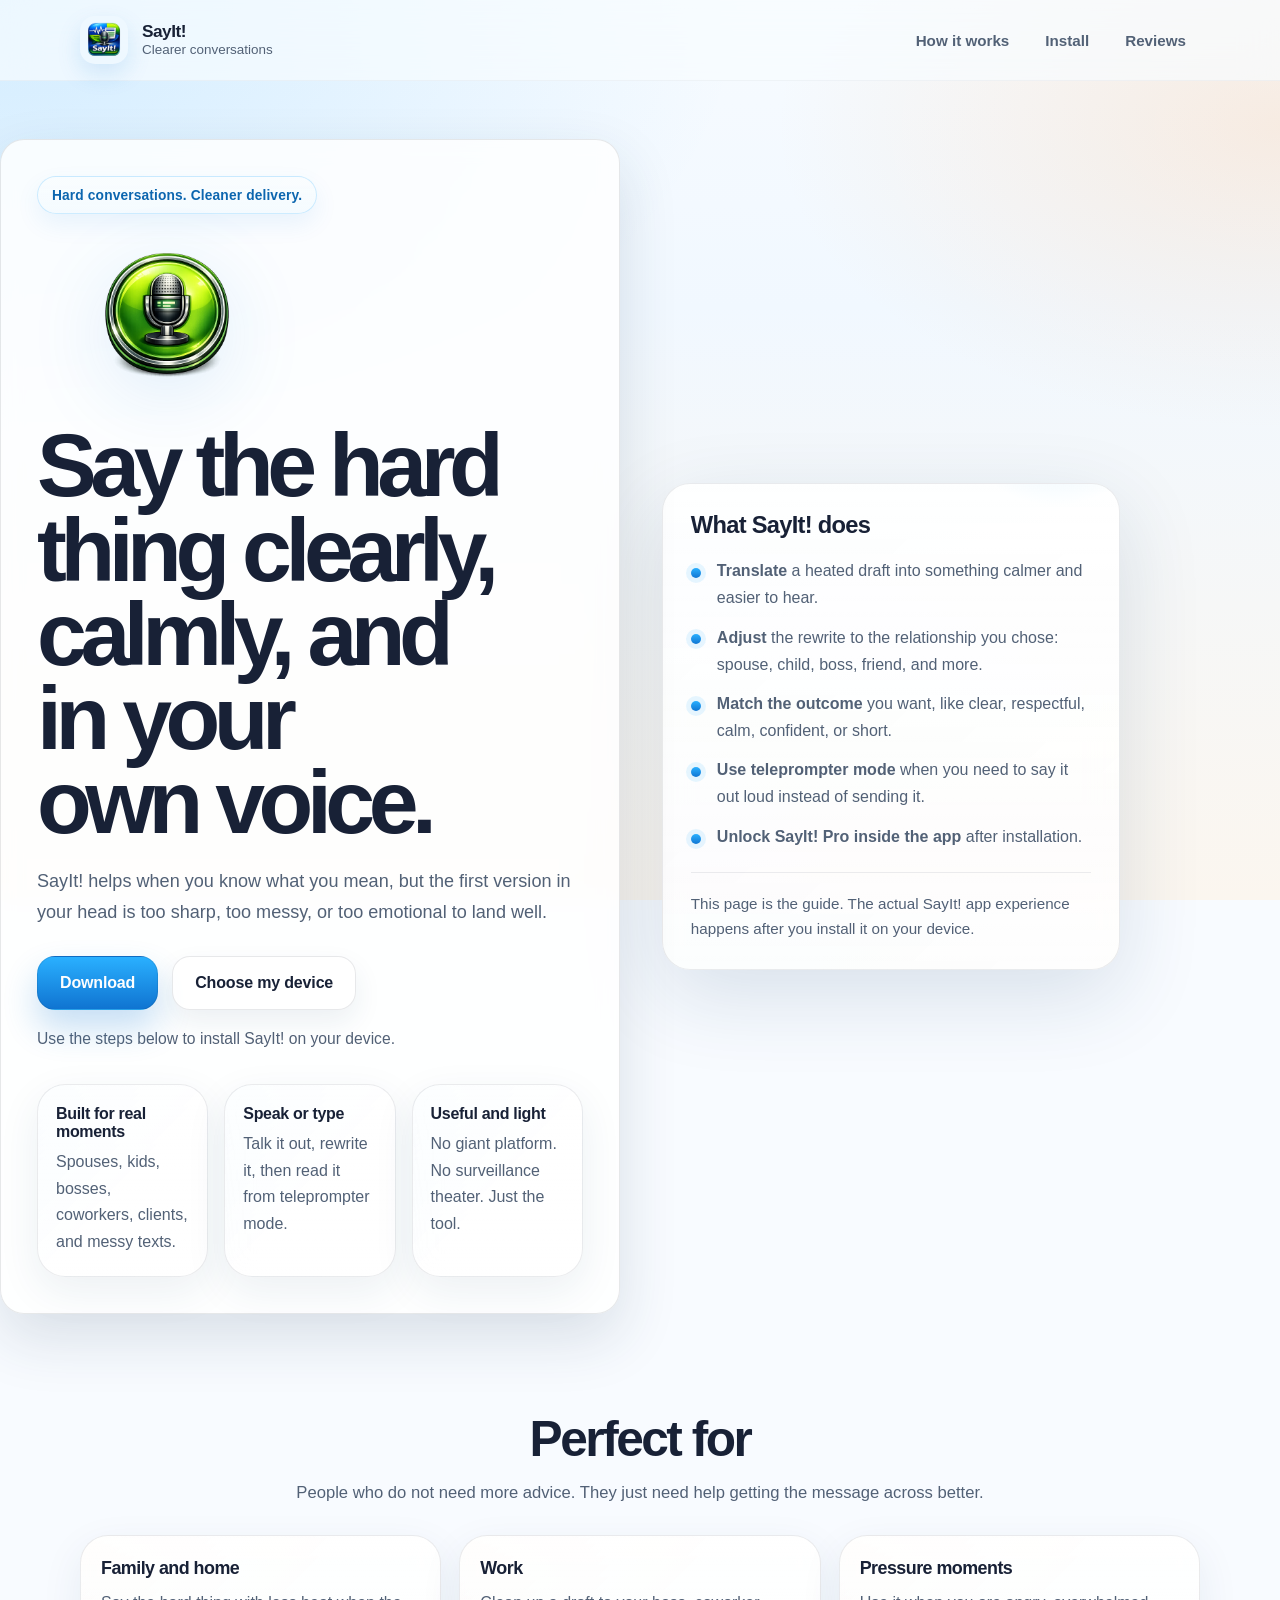
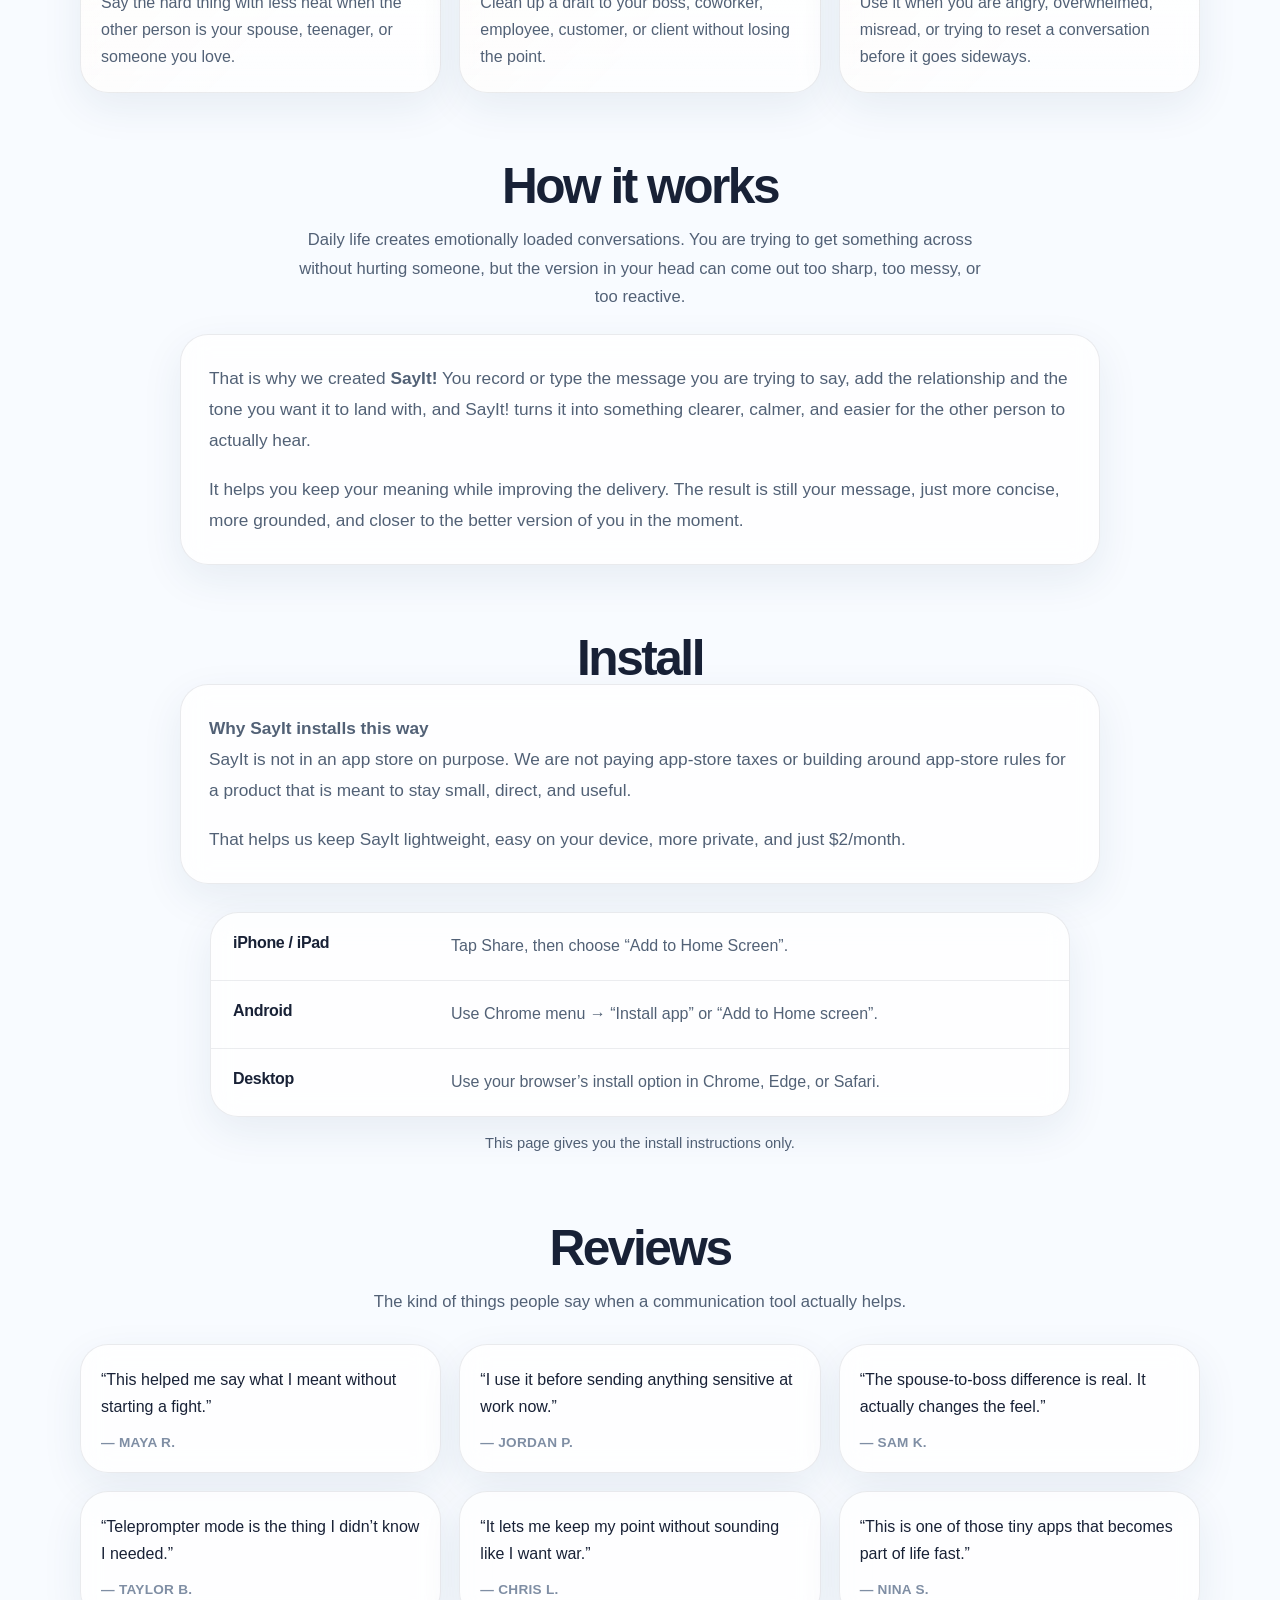
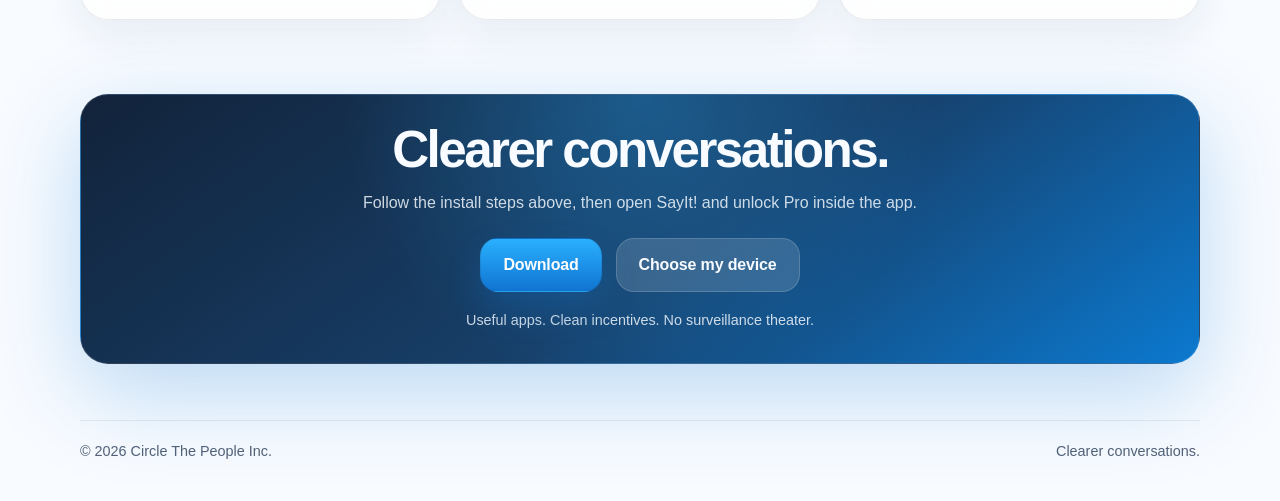
==== index.html @ 1a60bc54 "Remove download instructions from install section Removed instructions for downloading the app." ====
<!doctype html>
<html lang="en">
  <head>
    <meta charset="utf-8" />
    <meta name="viewport" content="width=device-width, initial-scale=1, viewport-fit=cover" />
    <title>SayIt! | Clearer conversations</title>

    <meta
      name="description"
      content="SayIt! helps you say the hard thing clearly, calmly, and in your own voice. Visit the SayIt! page, then follow the install steps for your device."
    />
    <meta name="theme-color" content="#20a8ff" />

    <meta property="og:title" content="SayIt! | Clearer conversations" />
    <meta
      property="og:description"
      content="Visit the SayIt! page, then follow the install steps for your device."
    />
    <meta property="og:type" content="website" />

    <link rel="stylesheet" href="/styles.css" />
    <link rel="icon" type="image/png" href="/SayIt!%20AppIcon.png" />
    <link rel="apple-touch-icon" href="/SayIt!%20AppIcon.png" />
  </head>
  <body class="sayit-install">
    <a class="skip" href="#main">Skip to content</a>

    <header class="sayit-header">
      <div class="sayit-wrap">
        <a class="brand-lockup" href="/" aria-label="SayIt! home">
          <img
            class="brand-mark"
            src="/SayIt!%20AppIcon.png"
            alt="SayIt!"
            width="44"
            height="44"
          />
          <div class="brand-copy">
            <div class="brand-name">SayIt!</div>
            <div class="brand-tag">Clearer conversations</div>
          </div>
        </a>

        <nav class="sayit-nav" aria-label="Primary">
          <a href="#how" class="nav-link">How it works</a>
          <a href="#install" class="nav-link">Install</a>
          <a href="#reviews" class="nav-link">Reviews</a>
        </nav>
      </div>
    </header>

    <main id="main">
      <section class="hero">
        <div class="sayit-wrap hero-grid">
          <div class="hero-copy">
            <div class="pill">Hard conversations. Cleaner delivery.</div>

            <img
              class="hero-logo"
              src="/SayIt!%20button.png"
              alt="SayIt microphone"
            />

            <h1 class="hero-title">Say the hard thing clearly, calmly, and in your own voice.</h1>

            <p class="hero-sub">
              SayIt! helps when you know what you mean, but the first version in your head is too
              sharp, too messy, or too emotional to land well.
            </p>

            <div class="cta-row">
              <a class="btn btn-primary" id="downloadButton" href="#install">Download</a>
              <a class="btn btn-ghost" href="#install">Choose my device</a>
            </div>

            <div class="download-note" id="downloadNote">
              Use the steps below to install SayIt! on your device.
            </div>

            <div class="trust-row">
              <div class="trust-item">
                <div class="trust-title">Built for real moments</div>
                <div class="trust-text">Spouses, kids, bosses, coworkers, clients, and messy texts.</div>
              </div>
              <div class="trust-item">
                <div class="trust-title">Speak or type</div>
                <div class="trust-text">Talk it out, rewrite it, then read it from teleprompter mode.</div>
              </div>
              <div class="trust-item">
                <div class="trust-title">Useful and light</div>
                <div class="trust-text">No giant platform. No surveillance theater. Just the tool.</div>
              </div>
            </div>
          </div>

          <div class="hero-card">
            <h2 class="card-title">What SayIt! does</h2>
            <ul class="clean-list">
              <li><strong>Translate</strong> a heated draft into something calmer and easier to hear.</li>
              <li><strong>Adjust</strong> the rewrite to the relationship you chose: spouse, child, boss, friend, and more.</li>
              <li><strong>Match the outcome</strong> you want, like clear, respectful, calm, confident, or short.</li>
              <li><strong>Use teleprompter mode</strong> when you need to say it out loud instead of sending it.</li>
              <li><strong>Unlock SayIt! Pro inside the app</strong> after installation.</li>
            </ul>

            <div class="note">
              This page is the guide. The actual SayIt! app experience happens after you install it on your device.
            </div>
          </div>
        </div>
      </section>

      <section class="section">
        <div class="sayit-wrap">
          <h2 class="section-title">Perfect for</h2>
          <p class="section-sub">
            People who do not need more advice. They just need help getting the message across better.
          </p>

          <div class="grid3">
            <div class="tile">
              <h3>Family and home</h3>
              <p>Say the hard thing with less heat when the other person is your spouse, teenager, or someone you love.</p>
            </div>
            <div class="tile">
              <h3>Work</h3>
              <p>Clean up a draft to your boss, coworker, employee, customer, or client without losing the point.</p>
            </div>
            <div class="tile">
              <h3>Pressure moments</h3>
              <p>Use it when you are angry, overwhelmed, misread, or trying to reset a conversation before it goes sideways.</p>
            </div>
          </div>
        </div>
      </section>

      <section class="section" id="how">
        <div class="sayit-wrap">
          <h2 class="section-title">How it works</h2>
          <div class="how-story">
            <p class="section-sub">
              Daily life creates emotionally loaded conversations. You are trying to get something
              across without hurting someone, but the version in your head can come out too sharp,
              too messy, or too reactive.
            </p>

            <div class="how-card">
              <p>
                That is why we created <strong>SayIt!</strong> You record or type the message you
                are trying to say, add the relationship and the tone you want it to land with, and
                SayIt! turns it into something clearer, calmer, and easier for the other person to
                actually hear.
              </p>
              <p>
                It helps you keep your meaning while improving the delivery. The result is still
                your message, just more concise, more grounded, and closer to the better version of
                you in the moment.
              </p>
            </div>
          </div>
        </div>
      </section>

      <section class="section" id="install">
        <div class="sayit-wrap">
          <h2 class="section-title">Install</h2>

      
          <div class="how-card">
            <p>
              <strong>Why SayIt installs this way</strong><br />
              SayIt is not in an app store on purpose. We are not paying app-store taxes or
              building around app-store rules for a product that is meant to stay small, direct,
              and useful.
            </p>
            <p>
              That helps us keep SayIt lightweight, easy on your device, more private, and just
              $2/month.
            </p>
          </div>

          <div class="install-simple">
            <div class="install-simple-card">
              <div class="install-simple-row">
                <strong>iPhone / iPad</strong>
                <span>Tap Share, then choose “Add to Home Screen”.</span>
              </div>
              <div class="install-simple-row">
                <strong>Android</strong>
                <span>Use Chrome menu → “Install app” or “Add to Home screen”.</span>
              </div>
              <div class="install-simple-row">
                <strong>Desktop</strong>
                <span>Use your browser’s install option in Chrome, Edge, or Safari.</span>
              </div>
            </div>

            <div class="small-note">
              This page gives you the install instructions only.
            </div>
          </div>
        </div>
      </section>

      <section class="section" id="reviews">
        <div class="sayit-wrap">
          <h2 class="section-title">Reviews</h2>
          <p class="section-sub">The kind of things people say when a communication tool actually helps.</p>

          <div class="reviews-grid">
            <div class="review"><p>“This helped me say what I meant without starting a fight.”</p><span>— Maya R.</span></div>
            <div class="review"><p>“I use it before sending anything sensitive at work now.”</p><span>— Jordan P.</span></div>
            <div class="review"><p>“The spouse-to-boss difference is real. It actually changes the feel.”</p><span>— Sam K.</span></div>
            <div class="review"><p>“Teleprompter mode is the thing I didn’t know I needed.”</p><span>— Taylor B.</span></div>
            <div class="review"><p>“It lets me keep my point without sounding like I want war.”</p><span>— Chris L.</span></div>
            <div class="review"><p>“This is one of those tiny apps that becomes part of life fast.”</p><span>— Nina S.</span></div>
          </div>
        </div>
      </section>

      <section class="final-cta">
        <div class="sayit-wrap final-cta-inner">
          <h2>Clearer conversations.</h2>
          <p>Follow the install steps above, then open SayIt! and unlock Pro inside the app.</p>

          <div class="cta-row">
            <a class="btn btn-primary" id="downloadButtonBottom" href="#install">Download</a>
            <a class="btn btn-ghost" href="#install">Choose my device</a>
          </div>

          <div class="privacy-line">Useful apps. Clean incentives. No surveillance theater.</div>
        </div>
      </section>
    </main>

    <footer class="sayit-footer">
      <div class="sayit-wrap footer-inner">
        <div>&copy; <span data-current-year></span> Circle The People Inc.</div>
        <div class="footer-right">Clearer conversations.</div>
      </div>
    </footer>

    <script>
      (() => {
        const yearNodes = document.querySelectorAll("[data-current-year]");
        const year = String(new Date().getFullYear());
        for (const node of yearNodes) node.textContent = year;
      })();
    </script>
  </body>
</html>
---- styles.css ----
:root {
  --sky-blue: #20a8ff;
  --white-sand: #f7f4eb;
  --golden-orange: #f39a3d;
  --seafoam-green: #76d8b8;
  --bg: #f7f4eb;
  --bg-strong: #eef8ff;
  --panel: rgba(255, 255, 255, 0.82);
  --panel-strong: rgba(255, 255, 255, 0.92);
  --ink: #171d2a;
  --muted: #506072;
  --line: rgba(23, 29, 42, 0.1);
  --accent: #f39a3d;
  --accent-dark: #1386da;
  --nav-ink: #3c4655;
  --nav-shell: rgba(255, 255, 255, 0.74);
  --shadow: 0 24px 60px rgba(31, 55, 84, 0.14);
}

* {
  box-sizing: border-box;
}

html {
  scroll-behavior: smooth;
}

body {
  margin: 0;
  min-height: 100vh;
  font-family: "SF Pro Text", "SF Pro Display", -apple-system, BlinkMacSystemFont, "Segoe UI", sans-serif;
  color: var(--ink);
  overflow-x: hidden;
  background:
    radial-gradient(circle at top right, rgba(32, 168, 255, 0.24), transparent 30%),
    radial-gradient(circle at 15% 18%, rgba(243, 154, 61, 0.18), transparent 26%),
    radial-gradient(circle at 82% 32%, rgba(118, 216, 184, 0.22), transparent 24%),
    linear-gradient(180deg, #ffffff 0%, var(--bg-strong) 24%, var(--bg) 72%, #fffdf8 100%);
}

a {
  color: inherit;
}

.page-shell {
  width: min(1180px, calc(100% - 32px));
  margin: 0 auto;
  padding: 28px 0 48px;
}

.page-shell-essay {
  width: min(980px, calc(100% - 32px));
}

.site-header {
  display: flex;
  justify-content: center;
  align-items: center;
  gap: 20px;
  margin-bottom: 12px;
  padding: 16px 24px;
  border-radius: 24px;
  background: var(--nav-shell);
  border: 1px solid rgba(255, 255, 255, 0.5);
  box-shadow: 0 18px 40px rgba(18, 31, 47, 0.08);
  backdrop-filter: blur(16px);
}

.top-nav {
  display: flex;
  gap: 18px;
  flex-wrap: wrap;
  align-items: center;
  justify-content: center;
  font-family: "SF Pro Text", "SF Pro Display", -apple-system, BlinkMacSystemFont, "Segoe UI", sans-serif;
  font-size: 15px;
  font-weight: 600;
}

.top-nav a {
  text-decoration: none;
  color: var(--nav-ink);
  padding: 4px 0;
  border-bottom: 1px solid transparent;
  white-space: nowrap;
}

.top-nav a:hover,
.top-nav a:focus-visible {
  border-bottom-color: rgba(23, 29, 42, 0.24);
}

.apple-home {
  display: grid;
  gap: 72px;
  padding: 28px 0 10px;
}

.eyebrow,
.essay-deck {
  font-family: "SF Pro Text", "SF Pro Display", -apple-system, BlinkMacSystemFont, "Segoe UI", sans-serif;
}

.eyebrow {
  margin: 0 0 14px;
  text-transform: uppercase;
  letter-spacing: 0.16em;
  font-size: 12px;
  font-weight: 600;
  color: var(--accent-dark);
}

.apple-hero,
.statement-band,
.product-band,
.story-band,
.about-band,
.closing-band,
.essay-article,
.site-footer {
  position: relative;
}

.apple-hero {
  padding: 24px 0 22px;
  display: grid;
  justify-items: center;
  text-align: center;
}

.hero-logo {
  width: clamp(220px, 34vw, 320px);
  height: auto;
  display: block;
  margin-bottom: 10px;
}

.apple-hero::before,
.product-band::before {
  content: "";
  position: absolute;
  inset: 0;
  border-radius: 36px;
  background:
    radial-gradient(circle at top right, rgba(32, 168, 255, 0.16), transparent 34%),
    radial-gradient(circle at left center, rgba(243, 154, 61, 0.1), transparent 28%),
    radial-gradient(circle at 72% 28%, rgba(118, 216, 184, 0.12), transparent 22%);
  z-index: -1;
}

.apple-hero h1,
.statement-copy h2,
.product-intro h2,
.story-band-copy h2,
.about-copy h2,
.closing-band h2,
.essay-article h1 {
  margin: 0;
  font-family: "SF Pro Display", "SF Pro Text", -apple-system, BlinkMacSystemFont, "Segoe UI", sans-serif;
  line-height: 0.96;
  letter-spacing: -0.05em;
}

.apple-hero h1 {
  max-width: 9ch;
  font-size: clamp(3.8rem, 9vw, 6.6rem);
}

.hero-subhead {
  margin: 18px 0 0;
  max-width: 18ch;
  font-family: "SF Pro Display", "SF Pro Text", -apple-system, BlinkMacSystemFont, "Segoe UI", sans-serif;
  font-size: clamp(1.45rem, 3vw, 2rem);
  line-height: 1.15;
  letter-spacing: -0.03em;
  color: #273346;
}

.hero-body,
.statement-copy p,
.product-intro p,
.story-band-copy p,
.about-copy p,
.closing-band p,
.about-listing li,
.statement-side li,
.product-meta li,
.site-footer p {
  font-family: "SF Pro Text", "SF Pro Display", -apple-system, BlinkMacSystemFont, "Segoe UI", sans-serif;
  color: var(--muted);
  line-height: 1.7;
}

.hero-body {
  margin: 18px 0 0;
  max-width: 34rem;
  font-size: 1.08rem;
}

.hero-links {
  display: flex;
  gap: 20px;
  flex-wrap: wrap;
  margin-top: 28px;
  justify-content: center;
}

.product-actions {
  display: grid;
  gap: 12px;
}

.product-band-heading {
  display: grid;
  gap: 8px;
  justify-items: center;
}

.product-band-note {
  margin: 0;
  color: var(--muted);
  font-size: 0.98rem;
}

.product-jump {
  display: grid;
  gap: 8px;
  width: min(100%, 20rem);
  margin-top: 10px;
}

.product-jump span {
  font-size: 0.92rem;
  font-weight: 600;
  color: var(--nav-ink);
}

.product-jump select {
  width: 100%;
  min-height: 48px;
  padding: 0 16px;
  border: 1px solid rgba(23, 29, 42, 0.14);
  border-radius: 14px;
  background: rgba(255, 255, 255, 0.82);
  color: var(--ink);
  font: inherit;
  box-shadow: 0 10px 24px rgba(31, 55, 84, 0.08);
}

.product-carousel {
  position: relative;
  display: grid;
  width: 100%;
  min-height: 28rem;
  max-width: 42rem;
  align-items: start;
}

.product-slide {
  display: grid;
  grid-area: 1 / 1;
  gap: 32px;
  width: 100%;
  opacity: 0;
  visibility: hidden;
  pointer-events: none;
  transition: opacity 0.5s ease;
}

.product-slide.is-active {
  opacity: 1;
  visibility: visible;
  pointer-events: auto;
}

.product-intro,
.product-meta {
  width: 100%;
}

.product-meta {
  max-width: 32rem;
  justify-items: center;
}

.product-meta ul {
  width: min(100%, 30rem);
  margin: 0;
  padding-left: 0;
  list-style: none;
  text-align: center;
  display: grid;
  gap: 14px;
  justify-items: center;
}

.product-meta li {
  max-width: 30rem;
}

.product-intro .eyebrow,
.product-intro h2,
.product-intro p,
.product-actions {
  text-align: center;
}

.product-actions {
  display: grid;
  gap: 18px;
  justify-items: center;
  margin-top: 8px;
}

.carousel-dots {
  display: flex;
  justify-content: center;
  gap: 10px;
}

.carousel-dot {
  width: 12px;
  height: 12px;
  padding: 0;
  border: 0;
  border-radius: 999px;
  background: rgba(23, 29, 42, 0.18);
  cursor: pointer;
}

.carousel-dot.is-active {
  background: var(--accent-dark);
  transform: scale(1.08);
}

.cta-primary,
.cta-secondary {
  display: inline-flex;
  align-items: center;
  min-height: 44px;
  text-decoration: none;
  font-family: "SF Pro Text", "SF Pro Display", -apple-system, BlinkMacSystemFont, "Segoe UI", sans-serif;
  font-weight: 600;
}

.cta-primary {
  padding: 0 20px;
  border-radius: 12px;
  background: linear-gradient(135deg, var(--golden-orange), #ffb35b);
  color: #fffdfa;
  box-shadow: 0 16px 28px rgba(243, 154, 61, 0.24);
}

.cta-secondary {
  min-height: 32px;
  padding: 0 8px 4px;
  color: var(--ink);
  border-bottom: 1px solid rgba(23, 29, 42, 0.24);
}

.proof-band {
  display: grid;
  grid-template-columns: repeat(3, minmax(0, 1fr));
  gap: 28px;
  padding: 10px 0 0;
}

.proof-item {
  padding-right: 18px;
  border-right: 1px solid rgba(23, 29, 42, 0.1);
}

.proof-item:last-child {
  border-right: 0;
}

.proof-item span,
.story-link {
  font-family: "SF Pro Text", "SF Pro Display", -apple-system, BlinkMacSystemFont, "Segoe UI", sans-serif;
  font-weight: 600;
  color: var(--ink);
}

.proof-item p {
  margin: 8px 0 0;
  font-family: "SF Pro Text", "SF Pro Display", -apple-system, BlinkMacSystemFont, "Segoe UI", sans-serif;
  color: var(--muted);
  line-height: 1.6;
}

.statement-band,
.product-band,
.story-band,
.about-band {
  display: grid;
  gap: 32px;
}

.statement-copy h2,
.product-intro h2,
.story-band-copy h2,
.about-copy h2,
.closing-band h2 {
  font-size: clamp(2.8rem, 6vw, 4.8rem);
}

.statement-band,
.about-band,
.product-band,
.story-band,
.closing-band {
  grid-template-columns: 1fr;
  justify-items: center;
  text-align: center;
}

.product-intro {
  justify-self: center;
  max-width: 32rem;
}

.product-meta {
  justify-self: center;
  justify-items: center;
}

.product-actions {
  justify-items: center;
}

.statement-copy,
.about-copy,
.product-intro,
.story-band-copy,
.closing-band {
  max-width: 48rem;
}

.statement-copy p,
.about-copy p,
.closing-band p {
  max-width: 42rem;
  font-size: 1.08rem;
}

.statement-side,
.about-listing {
  padding-top: 0;
  max-width: 42rem;
}

.statement-side ul,
.about-listing ul,
.product-meta ul {
  margin: 0;
  padding-left: 18px;
  display: grid;
  gap: 14px;
  text-align: left;
}

.product-band,
.story-band {
  align-items: end;
  padding: 22px 0 6px;
}

.product-intro p {
  max-width: 40rem;
  font-size: 1.1rem;
}

.product-meta {
  display: grid;
  gap: 20px;
  justify-items: center;
}

.story-band {
  padding-top: 4px;
  border-top: 1px solid rgba(23, 29, 42, 0.1);
}

.story-band-copy p {
  max-width: 36rem;
}

.story-link {
  text-decoration: none;
  border-bottom: 1px solid rgba(23, 29, 42, 0.22);
  align-self: center;
}

.closing-band {
  padding-top: 8px;
  max-width: 62rem;
  margin-left: auto;
  margin-right: auto;
  justify-items: center;
  text-align: center;
}

.closing-band .eyebrow {
  width: 100%;
  text-align: center;
}

.closing-band h2 {
  max-width: 11ch;
  margin-left: auto;
  margin-right: auto;
  text-align: center;
}

.closing-band p {
  max-width: 42rem;
  font-size: 1.02rem;
  margin-left: auto;
  margin-right: auto;
  text-align: center;
}

.essay-layout {
  display: grid;
  gap: 20px;
}

.essay-topbar {
  display: flex;
  justify-content: flex-start;
}

.essay-back-link {
  margin-top: 0;
}

.essay-article {
  padding: 44px 40px 52px;
  background:
    radial-gradient(circle at top right, rgba(32, 168, 255, 0.14), transparent 32%),
    radial-gradient(circle at left top, rgba(243, 154, 61, 0.1), transparent 24%),
    linear-gradient(180deg, rgba(255, 255, 255, 0.96), rgba(247, 244, 235, 0.94));
}

.essay-brand {
  display: grid;
  justify-items: center;
  margin-bottom: 18px;
}

.essay-brand-logo {
  width: clamp(220px, 28vw, 320px);
  height: auto;
  display: block;
}

.essay-hero {
  display: grid;
  grid-template-columns: minmax(280px, 1fr) minmax(320px, 1fr);
  gap: 28px;
  align-items: center;
  margin-bottom: 18px;
}

.essay-hero-image {
  border-radius: 28px;
  overflow: hidden;
  background:
    radial-gradient(circle at top left, rgba(32, 168, 255, 0.18), transparent 34%),
    linear-gradient(180deg, rgba(240, 247, 255, 0.95), rgba(255, 255, 255, 0.88));
  border: 1px solid var(--line);
  box-shadow: 0 20px 44px rgba(31, 55, 84, 0.12);
}

.essay-hero-image img {
  display: block;
  width: 100%;
  height: 100%;
  min-height: 420px;
  object-fit: cover;
  object-position: center;
  filter: grayscale(1) contrast(1.05);
}

.essay-hero-copy {
  display: grid;
  gap: 10px;
}

.essay-article h1 {
  font-size: clamp(2.9rem, 6vw, 4.6rem);
  text-align: left;
}

.essay-deck {
  margin: 0;
  text-align: left;
}

.essay-article h2 {
  margin: 46px 0 16px;
  font-size: clamp(1.95rem, 3vw, 2.5rem);
  line-height: 1.15;
  letter-spacing: -0.03em;
}

.essay-article p {
  margin: 0 0 18px;
  font-size: 1.1rem;
}

.essay-article > :not(.essay-hero) {
  max-width: 44rem;
  margin-left: auto;
  margin-right: auto;
}

.essay-article .lead {
  font-size: 1.18rem;
  color: var(--ink);
  text-align: center;
}

.essay-article .break {
  height: 1px;
  margin: 34px 0 10px;
  background: linear-gradient(90deg, transparent, rgba(31, 28, 24, 0.16), transparent);
}

.essay-callout {
  margin: 30px 0 8px;
  padding: 24px 24px 8px;
  background: rgba(255, 255, 255, 0.52);
  border: 1px solid var(--line);
  border-radius: 18px;
}

.essay-article h2,
.essay-article p,
.essay-final-line,
.essay-bottom-link {
  text-align: center;
}

.essay-final-line {
  margin-top: 30px;
  padding-top: 22px;
  border-top: 1px solid rgba(31, 28, 24, 0.12);
  font-size: 1.18rem;
}

.essay-bottom-link {
  margin-top: 26px;
}

.hero {
  display: grid;
  grid-template-columns: minmax(0, 1.15fr) minmax(280px, 0.85fr);
  gap: 24px;
  align-items: stretch;
  margin-bottom: 24px;
}

.hero-copy,
.hero-card,
.story-card,
.product-card,
.principle,
.site-footer {
  border: 1px solid var(--line);
  border-radius: 24px;
  background: var(--panel);
  backdrop-filter: blur(10px);
  box-shadow: var(--shadow);
}

.hero-copy {
  padding: 36px;
}

.eyebrow,
.section-kicker,
.hero-card-label {
  margin: 0 0 12px;
  font-family: Arial, Helvetica, sans-serif;
  text-transform: uppercase;
  letter-spacing: 0.12em;
  font-size: 12px;
  color: var(--accent-dark);
}

.hero-copy h1,
.section-heading h2,
.story-card h2 {
  margin: 0;
  font-size: clamp(2.8rem, 7vw, 5rem);
  line-height: 0.95;
  letter-spacing: -0.04em;
}

.hero-text,
.story-card p,
.product-card p,
.principle p,
.site-footer p {
  font-family: Arial, Helvetica, sans-serif;
  line-height: 1.7;
  color: var(--muted);
}

.hero-text {
  margin: 20px 0 0;
  max-width: 60ch;
  font-size: 17px;
}

.hero-actions {
  display: flex;
  gap: 12px;
  flex-wrap: wrap;
  margin-top: 24px;
}

.hero-card {
  padding: 28px;
  background: linear-gradient(180deg, rgba(255, 249, 242, 0.96), rgba(239, 226, 213, 0.86));
}

.signal-list {
  margin: 16px 0 0;
  padding: 0;
  list-style: none;
  display: grid;
  gap: 14px;
  font-family: Arial, Helvetica, sans-serif;
}

.signal-list li {
  padding-bottom: 14px;
  border-bottom: 1px solid var(--line);
}

.section-grid,
.about-section,
.product-section,
.principles-section {
  margin-top: 24px;
}

.front-story {
  width: min(900px, 100%);
  margin: 32px auto 0;
}

.front-story-card {
  background: #f7f1e6;
  border: 1px solid var(--line);
  border-radius: 20px;
  box-shadow: var(--shadow);
  padding: 50px 48px;
}

.front-story-card h1 {
  margin: 0 0 18px;
  color: #000;
  font-size: clamp(2.8rem, 7vw, 4rem);
  text-align: center;
  line-height: 1.05;
  letter-spacing: -0.04em;
}

.front-story-card h2 {
  margin: 40px 0 18px;
  color: #000;
  font-size: clamp(2rem, 4vw, 2.5rem);
  line-height: 1.15;
}

.front-story-card p {
  margin: 0 0 18px;
  color: #000;
  font-size: 18px;
  line-height: 1.8;
}

.front-story-deck {
  text-align: center;
  margin-bottom: 36px;
}

.front-story-emphasis {
  font-weight: 700;
}

.front-story-close {
  font-size: 20px;
}

.front-story-actions {
  display: flex;
  gap: 12px;
  flex-wrap: wrap;
  margin-top: 30px;
}

.section-grid {
  display: grid;
  grid-template-columns: 1.3fr 1fr 1fr;
  gap: 20px;
}

.story-card,
.about-card,
.product-card,
.principle {
  padding: 28px;
}

.story-card-wide {
  background: var(--panel-strong);
}

.story-card h2 {
  font-size: clamp(2rem, 5vw, 3.4rem);
  margin-bottom: 12px;
}

.story-card h3,
.about-card h2,
.product-card h3,
.principle h3 {
  margin: 0 0 8px;
  font-size: 1.5rem;
}

.about-card {
  border: 1px solid var(--line);
  border-radius: 24px;
  background: rgba(255, 251, 246, 0.8);
  backdrop-filter: blur(10px);
  box-shadow: var(--shadow);
}

.about-card h2 {
  font-size: clamp(2rem, 4.8vw, 3.1rem);
  line-height: 1.05;
  letter-spacing: -0.03em;
  margin-bottom: 18px;
}

.about-card p {
  font-family: Arial, Helvetica, sans-serif;
  line-height: 1.8;
  color: var(--muted);
  font-size: 18px;
  max-width: 900px;
}

.section-heading {
  display: grid;
  gap: 8px;
  margin-bottom: 18px;
}

.section-heading h2 {
  font-size: clamp(2rem, 5.4vw, 3.6rem);
}

.product-grid,
.principle-grid {
  display: grid;
  gap: 20px;
}

.product-grid {
  grid-template-columns: repeat(3, minmax(0, 1fr));
}

.product-card a,
.product-card span {
  display: inline-flex;
  margin-top: 16px;
  font-family: Arial, Helvetica, sans-serif;
  font-weight: 700;
  color: var(--accent-dark);
  text-decoration: none;
}

.principle-grid {
  grid-template-columns: repeat(2, minmax(0, 1fr));
}

.site-footer {
  margin-top: 28px;
  padding: 20px 24px;
  background: rgba(255, 255, 255, 0.76);
  display: grid;
  justify-items: center;
  text-align: center;
}

.site-footer p {
  margin: 0;
}

.fallback-shell {
  min-height: 100vh;
  display: grid;
  place-items: center;
  gap: 12px;
  font-family: Arial, Helvetica, sans-serif;
}

@media (max-width: 960px) {
  .hero,
  .section-grid,
  .product-grid,
  .principle-grid,
  .proof-band,
  .statement-band,
  .about-band,
  .product-band,
  .story-band {
    grid-template-columns: 1fr;
  }

  .site-header {
    justify-content: center;
    align-items: center;
    border-radius: 16px;
    margin-bottom: 4px;
    padding: 12px 14px;
  }

  .top-nav {
    width: 100%;
    display: grid;
    grid-template-columns: repeat(4, minmax(0, 1fr));
    gap: 10px;
    justify-content: initial;
    font-size: 13px;
  }

  .essay-hero {
    grid-template-columns: 1fr;
  }

  .page-shell-essay .top-nav {
    grid-template-columns: repeat(3, minmax(0, 1fr));
  }

  .statement-side,
  .about-listing {
    padding-top: 0;
  }

  .proof-item {
    padding-right: 0;
    border-right: 0;
    border-bottom: 1px solid rgba(23, 29, 42, 0.1);
    padding-bottom: 18px;
  }

  .proof-item:last-child {
    border-bottom: 0;
    padding-bottom: 0;
  }

  .front-story-card {
    padding: 34px 22px;
  }

  .front-story-card p,
  .front-story-close {
    font-size: 17px;
  }

  .apple-hero,
  .statement-band,
  .product-band,
  .story-band,
  .about-band,
  .closing-band,
  .essay-article {
    padding: 28px 22px;
  }

  .apple-home {
    gap: 48px;
    padding-top: 12px;
  }

  .product-carousel {
    min-height: 31rem;
  }

  .hero-logo {
    width: min(198px, 48vw);
    margin-bottom: 2px;
  }

  .essay-brand {
    margin-bottom: 10px;
  }

  .essay-brand-logo {
    width: min(210px, 54vw);
  }

  .apple-hero h1 {
    max-width: 8ch;
    font-size: clamp(3rem, 15vw, 4.2rem);
  }

  .hero-subhead {
    margin-top: 10px;
    font-size: 1.15rem;
  }

  .hero-body {
    margin-top: 12px;
    font-size: 1rem;
  }
}

/* SayIt marketing visual refresh */
html body.sayit-install {
  --sayitm-ink: #182136;
  --sayitm-copy: #526176;
  --sayitm-soft: #7f8ea4;
  --sayitm-brand: #1ca5ff;
  --sayitm-brand-deep: #1176d3;
  --sayitm-brand-wash: rgba(28, 165, 255, 0.12);
  --sayitm-warm: #ffb26e;
  --sayitm-warm-wash: rgba(255, 178, 110, 0.12);
  --sayitm-border: rgba(24, 33, 54, 0.09);
  --sayitm-card: rgba(255, 255, 255, 0.78);
  --sayitm-card-strong: rgba(255, 255, 255, 0.92);
  --sayitm-shadow: 0 26px 84px rgba(24, 62, 105, 0.14);
  --sayitm-shadow-soft: 0 14px 42px rgba(24, 62, 105, 0.08);
  --sayitm-radius: 28px;
  margin: 0;
  min-height: 100%;
  color: var(--sayitm-ink);
  font-family:
    "Avenir Next",
    "SF Pro Display",
    "Segoe UI",
    "Helvetica Neue",
    Arial,
    sans-serif;
  -webkit-font-smoothing: antialiased;
  -moz-osx-font-smoothing: grayscale;
  overflow-x: hidden;
  background-color: #f8fbff;
  background-image:
    radial-gradient(1200px 760px at 0% 0%, rgba(28, 165, 255, 0.16), transparent 62%),
    radial-gradient(900px 540px at 100% 14%, rgba(255, 178, 110, 0.2), transparent 56%),
    linear-gradient(180deg, #f7fbff 0%, #f1f8ff 34%, #fbf6ef 100%);
  background-attachment: fixed;
}

html body.sayit-install,
html body.sayit-install main,
html body.sayit-install section,
html body.sayit-install div,
html body.sayit-install nav,
html body.sayit-install a,
html body.sayit-install p,
html body.sayit-install h1,
html body.sayit-install h2,
html body.sayit-install h3,
html body.sayit-install ul,
html body.sayit-install li,
html body.sayit-install footer {
  box-sizing: border-box;
}

html body.sayit-install img {
  display: block;
  max-width: 100%;
  height: auto;
}

html body.sayit-install a {
  color: inherit;
}

html body.sayit-install .skip {
  position: absolute;
  left: -9999px;
  top: auto;
  width: 1px;
  height: 1px;
  overflow: hidden;
}

html body.sayit-install .skip:focus {
  left: 18px;
  top: 18px;
  width: auto;
  height: auto;
  padding: 10px 14px;
  border-radius: 999px;
  background: rgba(255, 255, 255, 0.98);
  color: var(--sayitm-ink);
  border: 1px solid rgba(17, 118, 211, 0.18);
  box-shadow: var(--sayitm-shadow-soft);
  z-index: 1000;
}

html body.sayit-install .sayit-wrap {
  width: min(1120px, calc(100vw - 36px));
  margin: 0 auto;
}

html body.sayit-install .sayit-header {
  position: sticky;
  top: 0;
  z-index: 20;
  backdrop-filter: blur(18px);
  -webkit-backdrop-filter: blur(18px);
  background: rgba(248, 252, 255, 0.68);
  border-bottom: 1px solid rgba(24, 33, 54, 0.04);
}

html body.sayit-install .sayit-header .sayit-wrap {
  display: flex;
  align-items: center;
  justify-content: space-between;
  gap: 20px;
  padding: 16px 0;
}

html body.sayit-install .brand-lockup {
  display: inline-flex;
  align-items: center;
  gap: 14px;
  text-decoration: none;
}

html body.sayit-install .brand-mark {
  width: 48px;
  height: 48px;
  border-radius: 15px;
  object-fit: cover;
  box-shadow: 0 10px 24px rgba(17, 118, 211, 0.14);
}

html body.sayit-install .brand-copy {
  display: grid;
  gap: 2px;
}

html body.sayit-install .brand-name {
  font-size: 1.08rem;
  font-weight: 800;
  line-height: 1;
  letter-spacing: -0.03em;
}

html body.sayit-install .brand-tag {
  color: var(--sayitm-copy);
  font-size: 0.84rem;
}

html body.sayit-install .sayit-nav {
  display: inline-flex;
  align-items: center;
  gap: 8px;
  flex-wrap: wrap;
}

html body.sayit-install .nav-link {
  display: inline-flex;
  align-items: center;
  justify-content: center;
  min-height: 40px;
  padding: 0 14px;
  border-radius: 999px;
  text-decoration: none;
  color: var(--sayitm-copy);
  font-size: 0.95rem;
  font-weight: 600;
  transition:
    background-color 0.18s ease,
    color 0.18s ease,
    transform 0.18s ease;
}

html body.sayit-install .nav-link:hover,
html body.sayit-install .nav-link:focus-visible {
  color: var(--sayitm-ink);
  background: rgba(255, 255, 255, 0.74);
  transform: translateY(-1px);
}

html body.sayit-install main#main {
  position: relative;
}

html body.sayit-install .hero,
html body.sayit-install .section,
html body.sayit-install .final-cta {
  scroll-margin-top: 92px;
}

html body.sayit-install .hero {
  padding: 58px 0 42px;
}

html body.sayit-install .hero-grid {
  display: grid;
  grid-template-columns: minmax(0, 1.15fr) minmax(320px, 0.85fr);
  gap: clamp(24px, 4vw, 42px);
  align-items: center;
  justify-items: stretch;
  max-width: none;
  margin: 0;
}

html body.sayit-install .hero-copy {
  position: relative;
  z-index: 1;
  width: 100%;
  max-width: none;
  margin: 0;
  text-align: left;
}

html body.sayit-install .pill {
  display: inline-flex;
  align-items: center;
  justify-content: center;
  min-height: 38px;
  padding: 0 14px;
  margin: 0 0 18px;
  border-radius: 999px;
  border: 1px solid rgba(28, 165, 255, 0.2);
  background:
    linear-gradient(180deg, rgba(255, 255, 255, 0.82), rgba(255, 255, 255, 0.68)),
    var(--sayitm-brand-wash);
  color: #0c66af;
  font-size: 0.86rem;
  font-weight: 800;
  letter-spacing: 0.01em;
  box-shadow: 0 10px 24px rgba(17, 118, 211, 0.08);
}

html body.sayit-install .hero-logo {
  width: min(260px, 56vw);
  margin: 0 0 18px;
  filter: drop-shadow(0 20px 38px rgba(17, 118, 211, 0.12));
}

html body.sayit-install .hero-title {
  margin: 0;
  max-width: 10.4ch;
  font-size: clamp(3.5rem, 7vw, 6rem);
  line-height: 0.94;
  letter-spacing: -0.072em;
  text-wrap: balance;
}

html body.sayit-install .hero-sub {
  max-width: 37rem;
  margin: 22px 0 0;
  color: var(--sayitm-copy);
  font-size: 1.13rem;
  line-height: 1.7;
}

html body.sayit-install .cta-row {
  display: flex;
  flex-wrap: wrap;
  align-items: center;
  gap: 14px;
  margin-top: 28px;
}

html body.sayit-install .btn {
  position: relative;
  display: inline-flex;
  align-items: center;
  justify-content: center;
  min-height: 54px;
  padding: 0 22px;
  border-radius: 18px;
  border: 1px solid rgba(24, 33, 54, 0.1);
  text-decoration: none;
  font-size: 1rem;
  font-weight: 800;
  letter-spacing: -0.01em;
  transition:
    transform 0.16s ease,
    box-shadow 0.2s ease,
    background-color 0.2s ease,
    color 0.2s ease;
}

html body.sayit-install .btn:hover,
html body.sayit-install .btn:focus-visible {
  transform: translateY(-1px);
}

html body.sayit-install .btn-primary {
  color: #fefefe;
  background: linear-gradient(180deg, #2ab0ff 0%, #1074d1 100%);
  box-shadow: 0 18px 34px rgba(17, 118, 211, 0.24);
}

html body.sayit-install .btn-ghost {
  color: var(--sayitm-ink);
  background: rgba(255, 255, 255, 0.76);
  box-shadow: 0 12px 28px rgba(24, 62, 105, 0.08);
}

html body.sayit-install .download-note {
  max-width: 40rem;
  margin-top: 16px;
  color: var(--sayitm-copy);
  font-size: 0.98rem;
  line-height: 1.65;
  text-align: left;
}

html body.sayit-install .trust-row {
  display: grid;
  grid-template-columns: repeat(3, minmax(0, 1fr));
  gap: 16px;
  margin-top: 32px;
}

html body.sayit-install .trust-item,
html body.sayit-install .tile,
html body.sayit-install .review,
html body.sayit-install .hero-card,
html body.sayit-install .how-card,
html body.sayit-install .install-simple-card,
html body.sayit-install .final-cta-inner {
  border: 1px solid var(--sayitm-border);
  border-radius: var(--sayitm-radius);
  background: var(--sayitm-card);
  box-shadow: var(--sayitm-shadow-soft);
  backdrop-filter: blur(14px);
  -webkit-backdrop-filter: blur(14px);
}

html body.sayit-install .trust-item {
  padding: 20px 18px;
  background:
    linear-gradient(180deg, rgba(255, 255, 255, 0.9), rgba(255, 255, 255, 0.68)),
    linear-gradient(135deg, var(--sayitm-brand-wash), transparent 54%);
}

html body.sayit-install .trust-title {
  margin: 0 0 8px;
  font-size: 1rem;
  font-weight: 800;
  letter-spacing: -0.02em;
}

html body.sayit-install .trust-text,
html body.sayit-install .tile p,
html body.sayit-install .review p,
html body.sayit-install .install-simple-row span {
  margin: 0;
  color: var(--sayitm-copy);
  line-height: 1.68;
}

html body.sayit-install .hero-card {
  position: relative;
  overflow: hidden;
  width: 100%;
  max-width: none;
  margin: 0;
  padding: 28px;
  background:
    linear-gradient(180deg, rgba(255, 255, 255, 0.96), rgba(255, 255, 255, 0.84)),
    linear-gradient(135deg, rgba(28, 165, 255, 0.12), rgba(255, 178, 110, 0.08));
  box-shadow: var(--sayitm-shadow);
}

html body.sayit-install .hero-card::before {
  content: "";
  position: absolute;
  inset: -40% auto auto 62%;
  width: 220px;
  height: 220px;
  border-radius: 999px;
  background: radial-gradient(circle, rgba(28, 165, 255, 0.16), transparent 68%);
  pointer-events: none;
}

html body.sayit-install .card-title {
  position: relative;
  margin: 0 0 18px;
  font-size: 1.48rem;
  letter-spacing: -0.03em;
}

html body.sayit-install .clean-list {
  position: relative;
  z-index: 1;
  margin: 0;
  padding: 0;
  list-style: none;
  text-align: left;
}

html body.sayit-install .clean-list li {
  position: relative;
  padding-left: 26px;
  color: var(--sayitm-copy);
  line-height: 1.7;
}

html body.sayit-install .clean-list li + li {
  margin-top: 12px;
}

html body.sayit-install .clean-list li::before {
  content: "";
  position: absolute;
  left: 0;
  top: 0.68em;
  width: 10px;
  height: 10px;
  border-radius: 999px;
  background: linear-gradient(180deg, #2ab0ff 0%, #1176d3 100%);
  box-shadow: 0 0 0 5px rgba(28, 165, 255, 0.1);
}

html body.sayit-install .note {
  position: relative;
  z-index: 1;
  margin-top: 22px;
  padding-top: 18px;
  border-top: 1px solid rgba(24, 33, 54, 0.08);
  color: var(--sayitm-copy);
  font-size: 0.95rem;
  line-height: 1.65;
  text-align: left;
}

html body.sayit-install .section {
  padding: 34px 0;
}

html body.sayit-install .section-title {
  margin: 0;
  font-size: clamp(2rem, 4vw, 3.1rem);
  line-height: 1.02;
  letter-spacing: -0.05em;
  text-align: center;
  text-wrap: balance;
}

html body.sayit-install .section-sub {
  max-width: 43rem;
  margin: 14px auto 0;
  color: var(--sayitm-copy);
  font-size: 1.04rem;
  line-height: 1.72;
  text-align: center;
}

html body.sayit-install .grid3 {
  display: grid;
  grid-template-columns: repeat(3, minmax(0, 1fr));
  gap: 18px;
  margin-top: 28px;
}

html body.sayit-install .tile {
  padding: 22px 20px;
  background:
    linear-gradient(180deg, rgba(255, 255, 255, 0.9), rgba(255, 255, 255, 0.7)),
    linear-gradient(135deg, rgba(255, 178, 110, 0.1), transparent 58%);
}

html body.sayit-install .tile h3 {
  margin: 0 0 10px;
  font-size: 1.12rem;
  line-height: 1.2;
  letter-spacing: -0.03em;
}

html body.sayit-install .how-story {
  display: grid;
  gap: 22px;
}

html body.sayit-install .how-card {
  max-width: 920px;
  margin: 0 auto;
  padding: 28px;
}

html body.sayit-install .how-card p {
  margin: 0;
  color: var(--sayitm-copy);
  font-size: 1.08rem;
  line-height: 1.8;
}

html body.sayit-install .how-card p + p {
  margin-top: 18px;
}

html body.sayit-install .install-simple {
  max-width: 860px;
  margin: 28px auto 0;
}

html body.sayit-install .install-simple-card {
  overflow: hidden;
}

html body.sayit-install .install-simple-row {
  display: grid;
  grid-template-columns: minmax(160px, 200px) minmax(0, 1fr);
  gap: 18px;
  align-items: start;
  padding: 20px 22px;
}

html body.sayit-install .install-simple-row + .install-simple-row {
  border-top: 1px solid rgba(24, 33, 54, 0.08);
}

html body.sayit-install .install-simple-row strong {
  font-size: 1rem;
  line-height: 1.3;
  letter-spacing: -0.02em;
}

html body.sayit-install .small-note {
  margin-top: 14px;
  color: var(--sayitm-copy);
  font-size: 0.92rem;
  line-height: 1.65;
  text-align: center;
}

html body.sayit-install .reviews-grid {
  display: grid;
  grid-template-columns: repeat(3, minmax(0, 1fr));
  gap: 18px;
  margin-top: 28px;
}

html body.sayit-install .review {
  padding: 22px 20px;
}

html body.sayit-install .review p {
  color: var(--sayitm-ink);
  font-size: 1rem;
}

html body.sayit-install .review span {
  display: block;
  margin-top: 14px;
  color: var(--sayitm-soft);
  font-size: 0.85rem;
  font-weight: 700;
  letter-spacing: 0.02em;
  text-transform: uppercase;
}

html body.sayit-install .final-cta {
  padding: 40px 0 56px;
}

html body.sayit-install .final-cta-inner {
  padding: 30px 28px;
  text-align: center;
  color: #f8fbff;
  background:
    radial-gradient(circle at top, rgba(42, 176, 255, 0.3), transparent 48%),
    linear-gradient(145deg, #12233a 0%, #173f69 54%, #0b79cf 100%);
  border-color: rgba(255, 255, 255, 0.12);
  box-shadow: 0 28px 90px rgba(11, 121, 207, 0.26);
}

html body.sayit-install .final-cta-inner h2 {
  margin: 0;
  font-size: clamp(2rem, 4vw, 3.3rem);
  line-height: 0.98;
  letter-spacing: -0.05em;
}

html body.sayit-install .final-cta-inner p,
html body.sayit-install .privacy-line {
  max-width: 40rem;
  margin-left: auto;
  margin-right: auto;
  color: rgba(248, 251, 255, 0.82);
  line-height: 1.7;
}

html body.sayit-install .final-cta-inner p {
  margin-top: 14px;
  margin-bottom: 0;
}

html body.sayit-install .final-cta-inner .cta-row {
  justify-content: center;
  margin-top: 22px;
}

html body.sayit-install .final-cta-inner .btn-ghost {
  color: #f8fbff;
  background: rgba(255, 255, 255, 0.14);
  border-color: rgba(255, 255, 255, 0.16);
  box-shadow: none;
}

html body.sayit-install .privacy-line {
  margin-top: 16px;
  font-size: 0.9rem;
}

html body.sayit-install .sayit-footer {
  padding: 0 0 42px;
}

html body.sayit-install .footer-inner {
  display: flex;
  align-items: center;
  justify-content: space-between;
  gap: 14px;
  padding-top: 22px;
  border-top: 1px solid rgba(24, 33, 54, 0.08);
  color: var(--sayitm-copy);
  font-size: 0.9rem;
}

html body.sayit-install .footer-right {
  text-align: right;
}

@media (max-width: 1080px) {
  html body.sayit-install .hero-grid {
    grid-template-columns: 1fr;
  }

  html body.sayit-install .hero-card {
    max-width: 760px;
  }

  html body.sayit-install .trust-row,
  html body.sayit-install .grid3,
  html body.sayit-install .reviews-grid {
    grid-template-columns: repeat(2, minmax(0, 1fr));
  }
}

@media (max-width: 760px) {
  html body.sayit-install .sayit-wrap {
    width: min(100vw - 22px, 1120px);
  }

  html body.sayit-install .sayit-header .sayit-wrap,
  html body.sayit-install .footer-inner {
    flex-direction: column;
    align-items: flex-start;
  }

  html body.sayit-install .sayit-nav {
    width: 100%;
    justify-content: space-between;
    gap: 6px;
  }

  html body.sayit-install .nav-link {
    padding: 0 10px;
    min-height: 36px;
    font-size: 0.9rem;
  }

  html body.sayit-install .hero {
    padding: 34px 0 28px;
  }

  html body.sayit-install .hero-logo {
    width: min(220px, 62vw);
    margin: 0 auto 18px;
  }

  html body.sayit-install .hero-title {
    max-width: 8.6ch;
    font-size: clamp(2.9rem, 13vw, 4.5rem);
  }

  html body.sayit-install .hero-sub {
    font-size: 1.02rem;
  }

  html body.sayit-install .hero-copy,
  html body.sayit-install .download-note {
    text-align: center;
  }

  html body.sayit-install .pill {
    margin: 0 auto 18px;
  }

  html body.sayit-install .cta-row {
    flex-direction: column;
    align-items: stretch;
  }

  html body.sayit-install .btn {
    width: 100%;
  }

  html body.sayit-install .trust-row,
  html body.sayit-install .grid3,
  html body.sayit-install .reviews-grid {
    grid-template-columns: 1fr;
  }

  html body.sayit-install .hero-card,
  html body.sayit-install .how-card,
  html body.sayit-install .final-cta-inner {
    padding: 22px;
  }

  html body.sayit-install .install-simple-row {
    grid-template-columns: 1fr;
    gap: 8px;
  }

  html body.sayit-install .footer-right {
    text-align: left;
  }
}
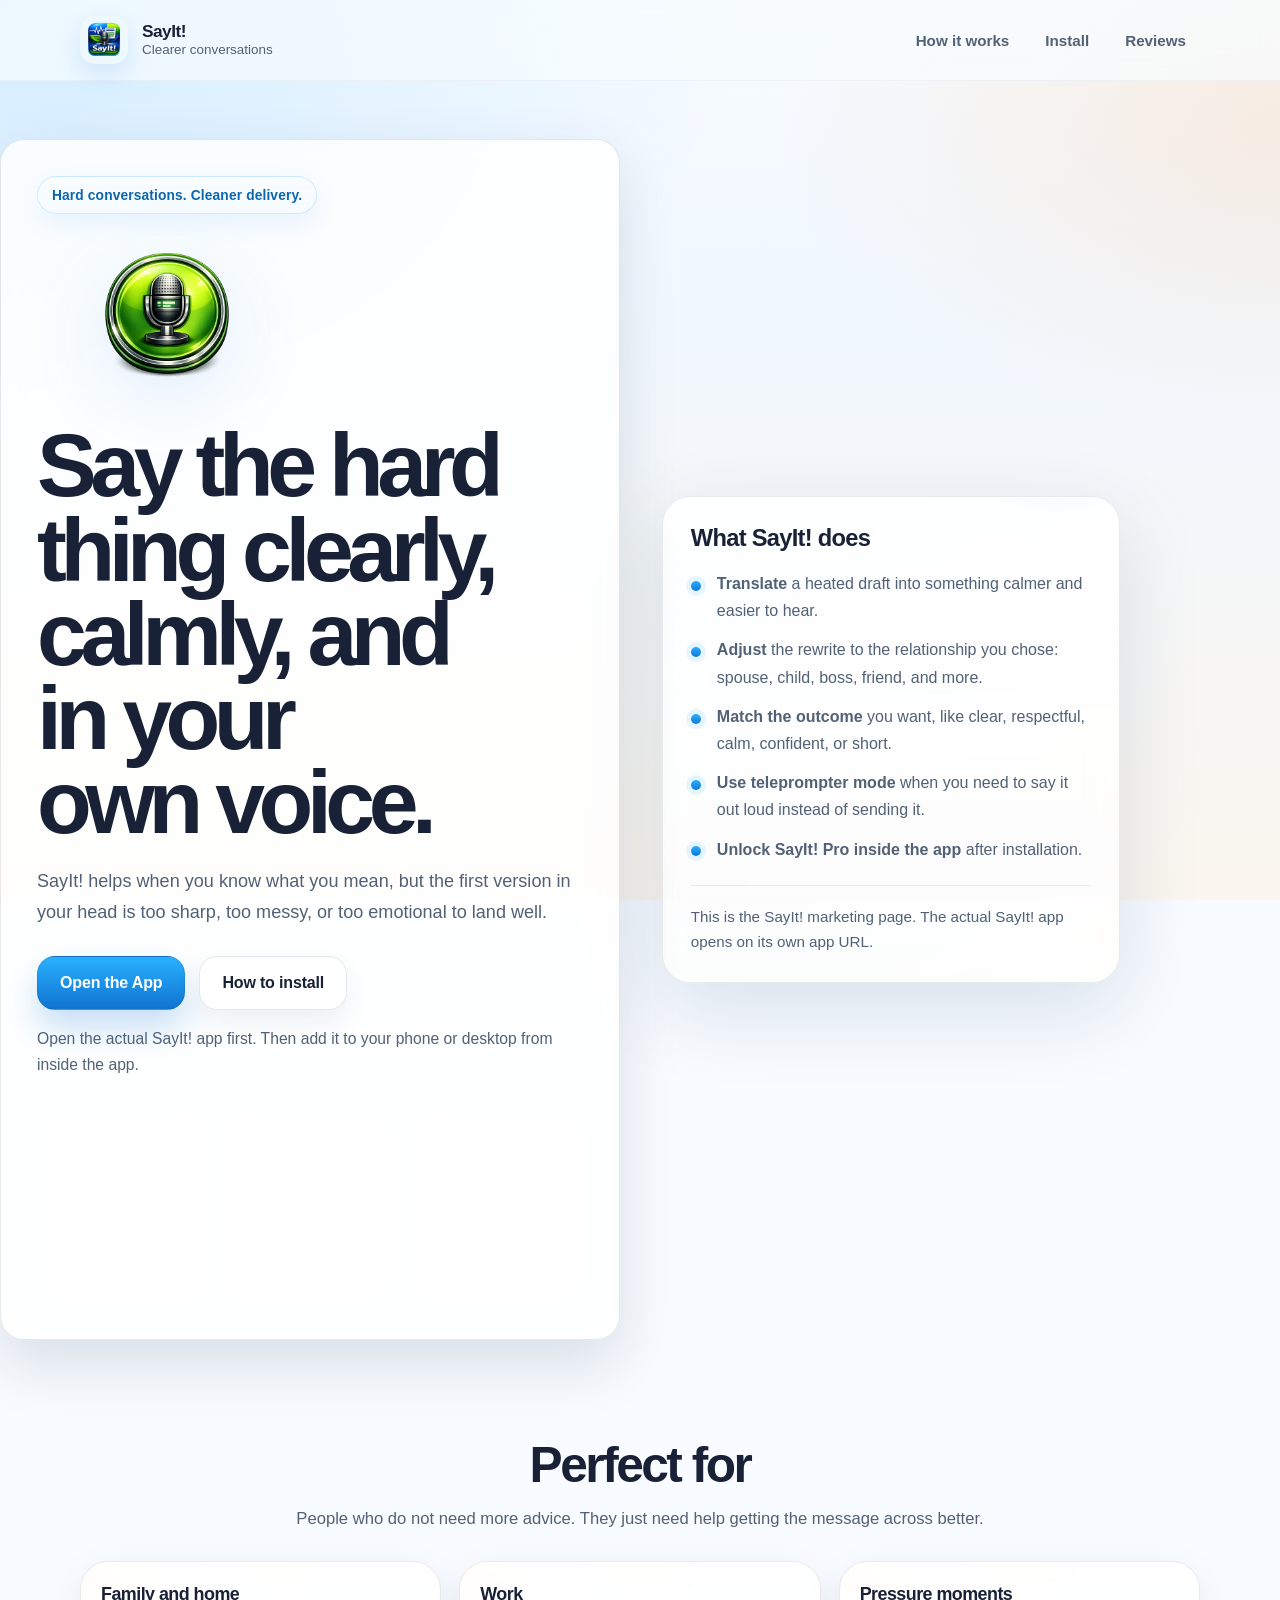
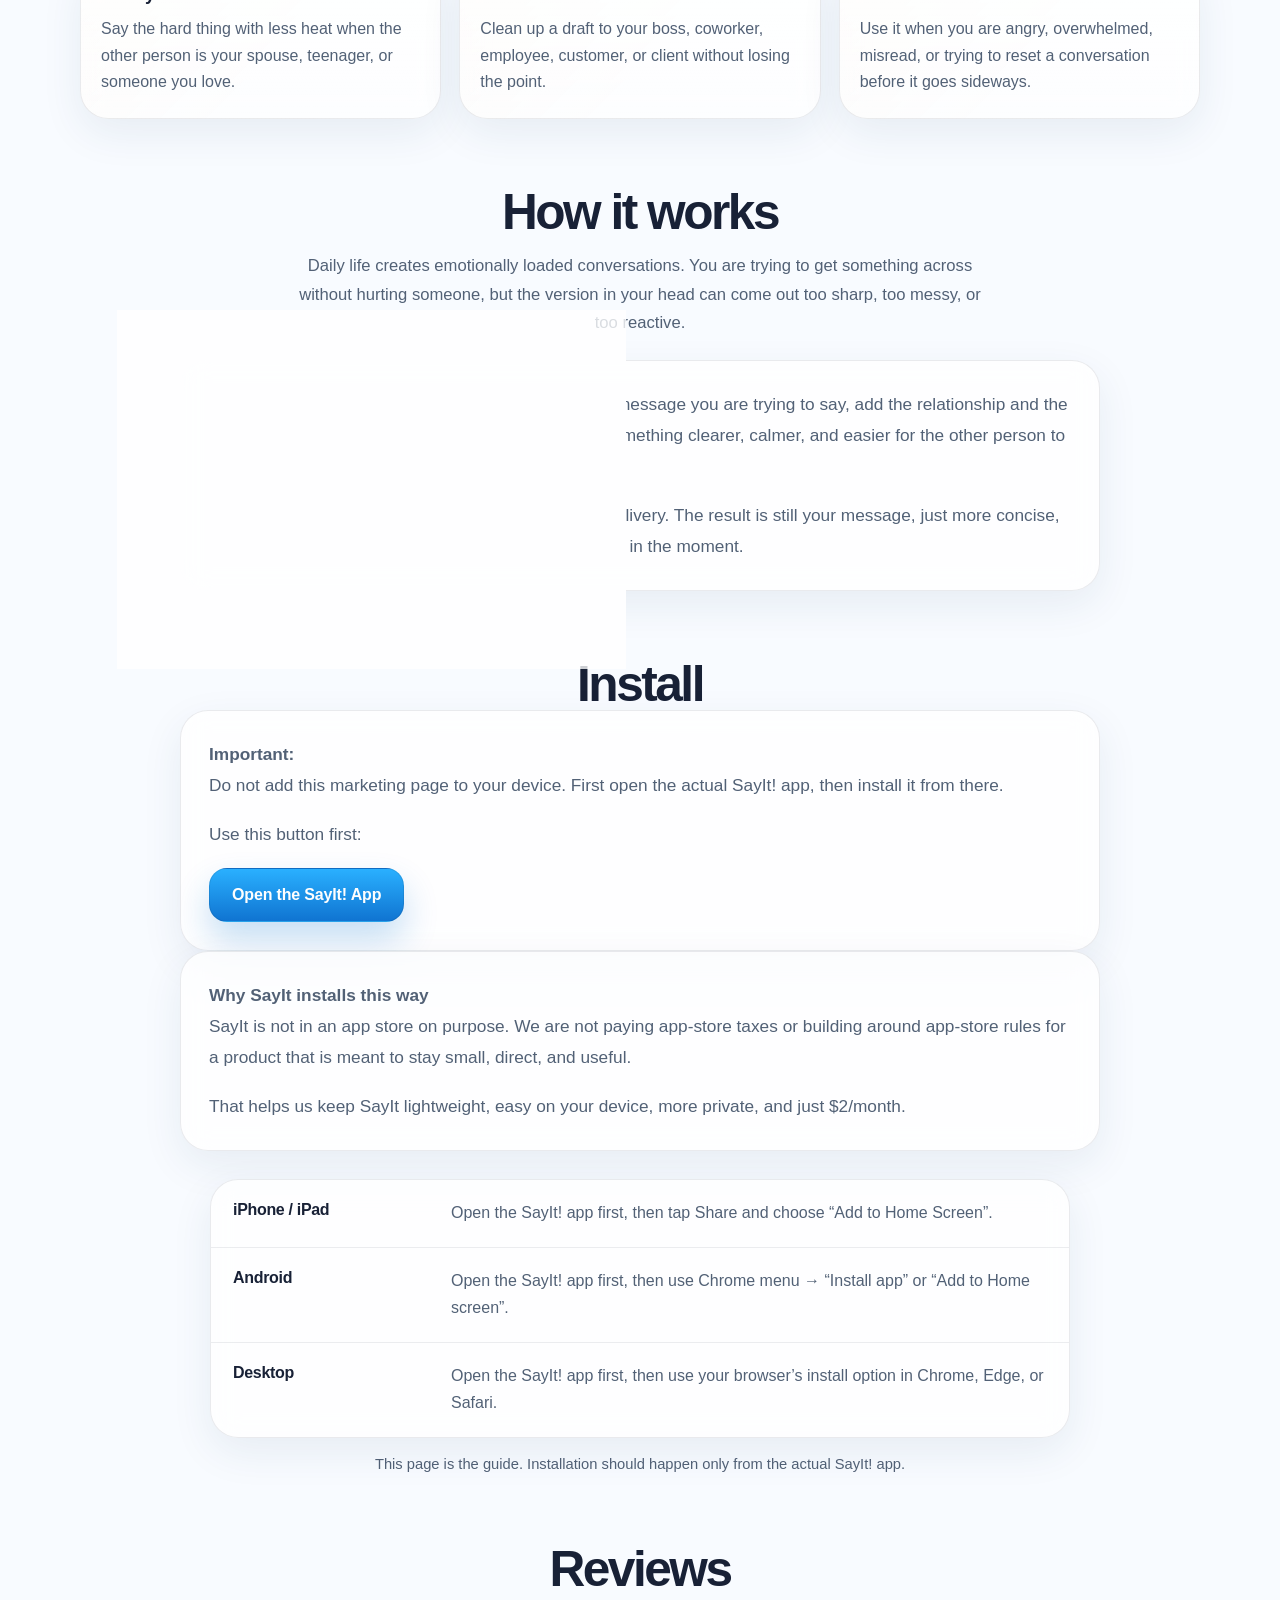
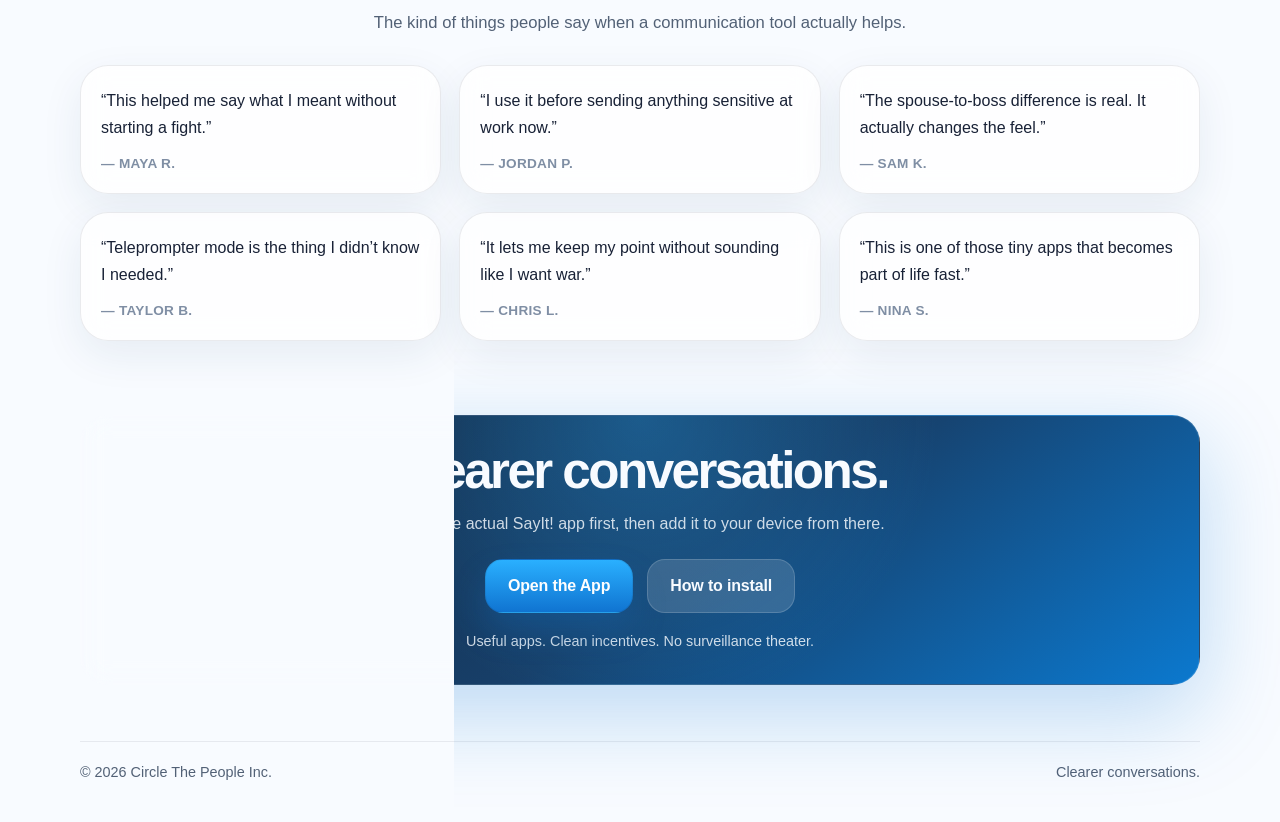
==== commit cca71814: "Revise SayIt! app installation instructions and metadata Updated the content and instructions relate" ====
--- a/index.html
+++ b/index.html
@@ -7,14 +7,14 @@
 
     <meta
       name="description"
-      content="SayIt! helps you say the hard thing clearly, calmly, and in your own voice. Visit the SayIt! page, then follow the install steps for your device."
+      content="SayIt! helps you say the hard thing clearly, calmly, and in your own voice. Open the SayIt! app, then add it to your device from there."
     />
     <meta name="theme-color" content="#20a8ff" />
 
     <meta property="og:title" content="SayIt! | Clearer conversations" />
     <meta
       property="og:description"
-      content="Visit the SayIt! page, then follow the install steps for your device."
+      content="Open the SayIt! app, then add it to your device from there."
     />
     <meta property="og:type" content="website" />
 
@@ -69,12 +69,12 @@
             </p>
 
             <div class="cta-row">
-              <a class="btn btn-primary" id="downloadButton" href="#install">Download</a>
-              <a class="btn btn-ghost" href="#install">Choose my device</a>
+              <a class="btn btn-primary" id="downloadButton" href="https://sayitapp.pages.dev">Open the App</a>
+              <a class="btn btn-ghost" href="#install">How to install</a>
             </div>
 
             <div class="download-note" id="downloadNote">
-              Use the steps below to install SayIt! on your device.
+              Open the actual SayIt! app first. Then add it to your phone or desktop from inside the app.
             </div>
 
             <div class="trust-row">
@@ -104,7 +104,7 @@
             </ul>
 
             <div class="note">
-              This page is the guide. The actual SayIt! app experience happens after you install it on your device.
+              This is the SayIt! marketing page. The actual SayIt! app opens on its own app URL.
             </div>
           </div>
         </div>
@@ -165,7 +165,20 @@
         <div class="sayit-wrap">
           <h2 class="section-title">Install</h2>
 
-      
+          <div class="how-card">
+            <p>
+              <strong>Important:</strong><br />
+              Do not add this marketing page to your device. First open the actual SayIt! app, then
+              install it from there.
+            </p>
+            <p>
+              Use this button first:
+            </p>
+            <p>
+              <a class="btn btn-primary" href="https://sayitapp.pages.dev">Open the SayIt! App</a>
+            </p>
+          </div>
+
           <div class="how-card">
             <p>
               <strong>Why SayIt installs this way</strong><br />
@@ -183,20 +196,20 @@
             <div class="install-simple-card">
               <div class="install-simple-row">
                 <strong>iPhone / iPad</strong>
-                <span>Tap Share, then choose “Add to Home Screen”.</span>
+                <span>Open the SayIt! app first, then tap Share and choose “Add to Home Screen”.</span>
               </div>
               <div class="install-simple-row">
                 <strong>Android</strong>
-                <span>Use Chrome menu → “Install app” or “Add to Home screen”.</span>
+                <span>Open the SayIt! app first, then use Chrome menu → “Install app” or “Add to Home screen”.</span>
               </div>
               <div class="install-simple-row">
                 <strong>Desktop</strong>
-                <span>Use your browser’s install option in Chrome, Edge, or Safari.</span>
+                <span>Open the SayIt! app first, then use your browser’s install option in Chrome, Edge, or Safari.</span>
               </div>
             </div>
 
             <div class="small-note">
-              This page gives you the install instructions only.
+              This page is the guide. Installation should happen only from the actual SayIt! app.
             </div>
           </div>
         </div>
@@ -221,11 +234,11 @@
       <section class="final-cta">
         <div class="sayit-wrap final-cta-inner">
           <h2>Clearer conversations.</h2>
-          <p>Follow the install steps above, then open SayIt! and unlock Pro inside the app.</p>
+          <p>Open the actual SayIt! app first, then add it to your device from there.</p>
 
           <div class="cta-row">
-            <a class="btn btn-primary" id="downloadButtonBottom" href="#install">Download</a>
-            <a class="btn btn-ghost" href="#install">Choose my device</a>
+            <a class="btn btn-primary" id="downloadButtonBottom" href="https://sayitapp.pages.dev">Open the App</a>
+            <a class="btn btn-ghost" href="#install">How to install</a>
           </div>
 
           <div class="privacy-line">Useful apps. Clean incentives. No surveillance theater.</div>
--- a/styles.css
+++ b/styles.css
@@ -1659,6 +1659,11 @@
 }
 
 @media (max-width: 760px) {
+  html body.sayit-install .section,
+  html body.sayit-install .final-cta {
+    scroll-margin-top: 172px;
+  }
+
   html body.sayit-install .sayit-wrap {
     width: min(100vw - 22px, 1120px);
   }
@@ -1681,6 +1686,18 @@
     font-size: 0.9rem;
   }
 
+  html body.sayit-install #install .section-title {
+    margin-bottom: 12px;
+  }
+
+  html body.sayit-install #install .section-sub {
+    margin-top: 0;
+  }
+
+  html body.sayit-install #install .how-card {
+    margin-top: 18px;
+  }
+
   html body.sayit-install .hero {
     padding: 34px 0 28px;
   }
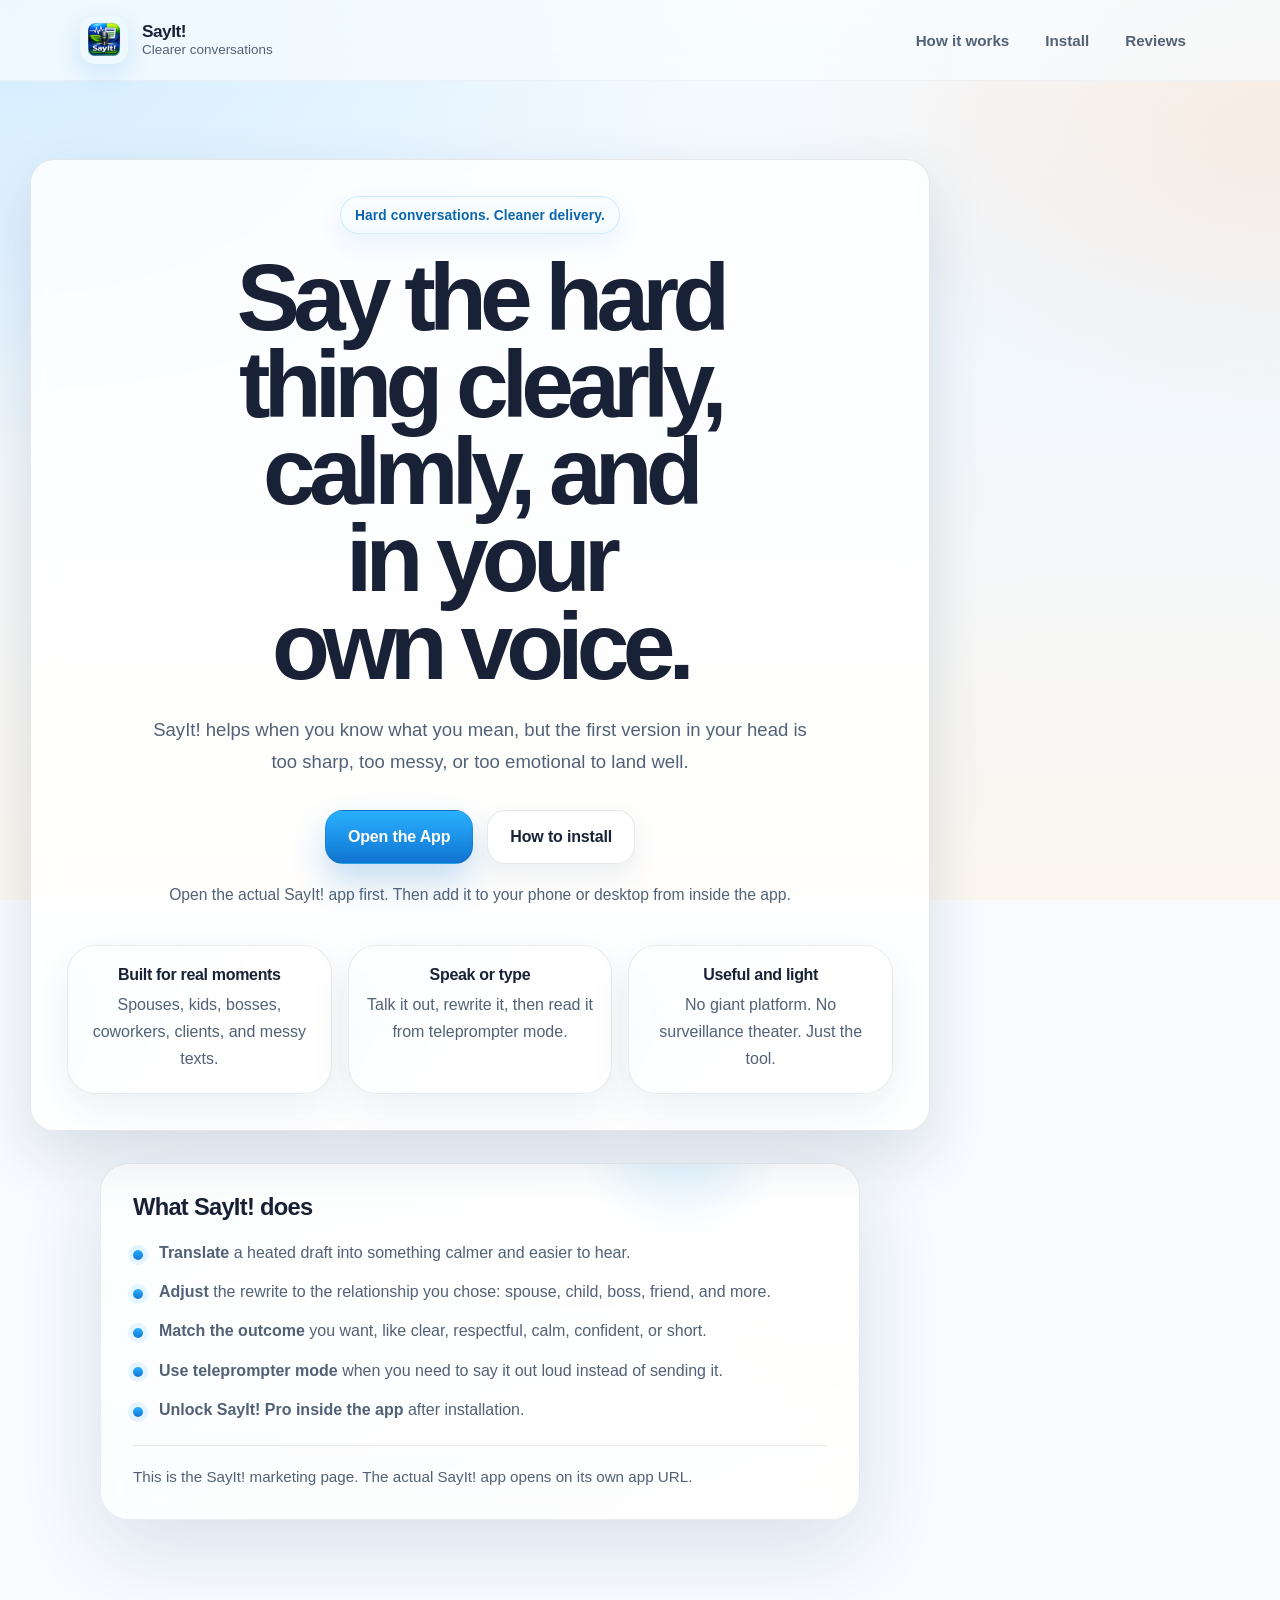
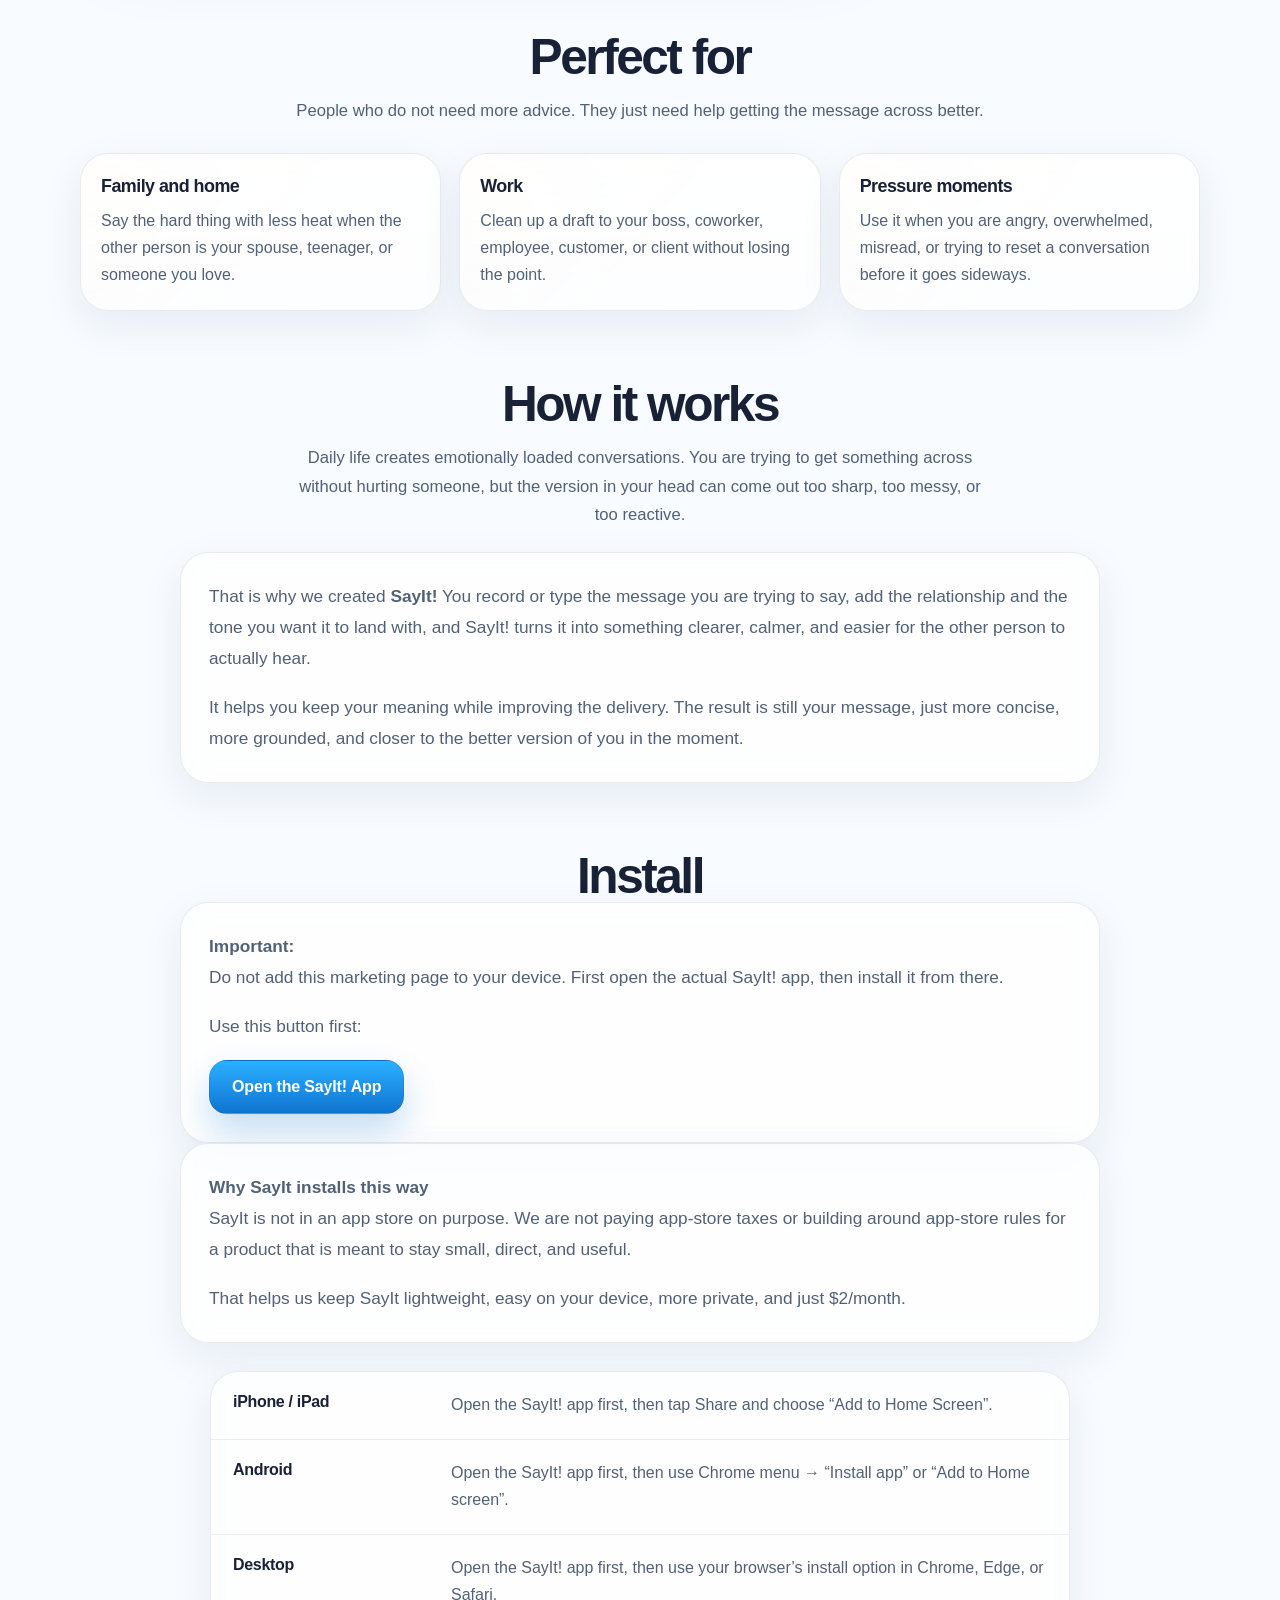
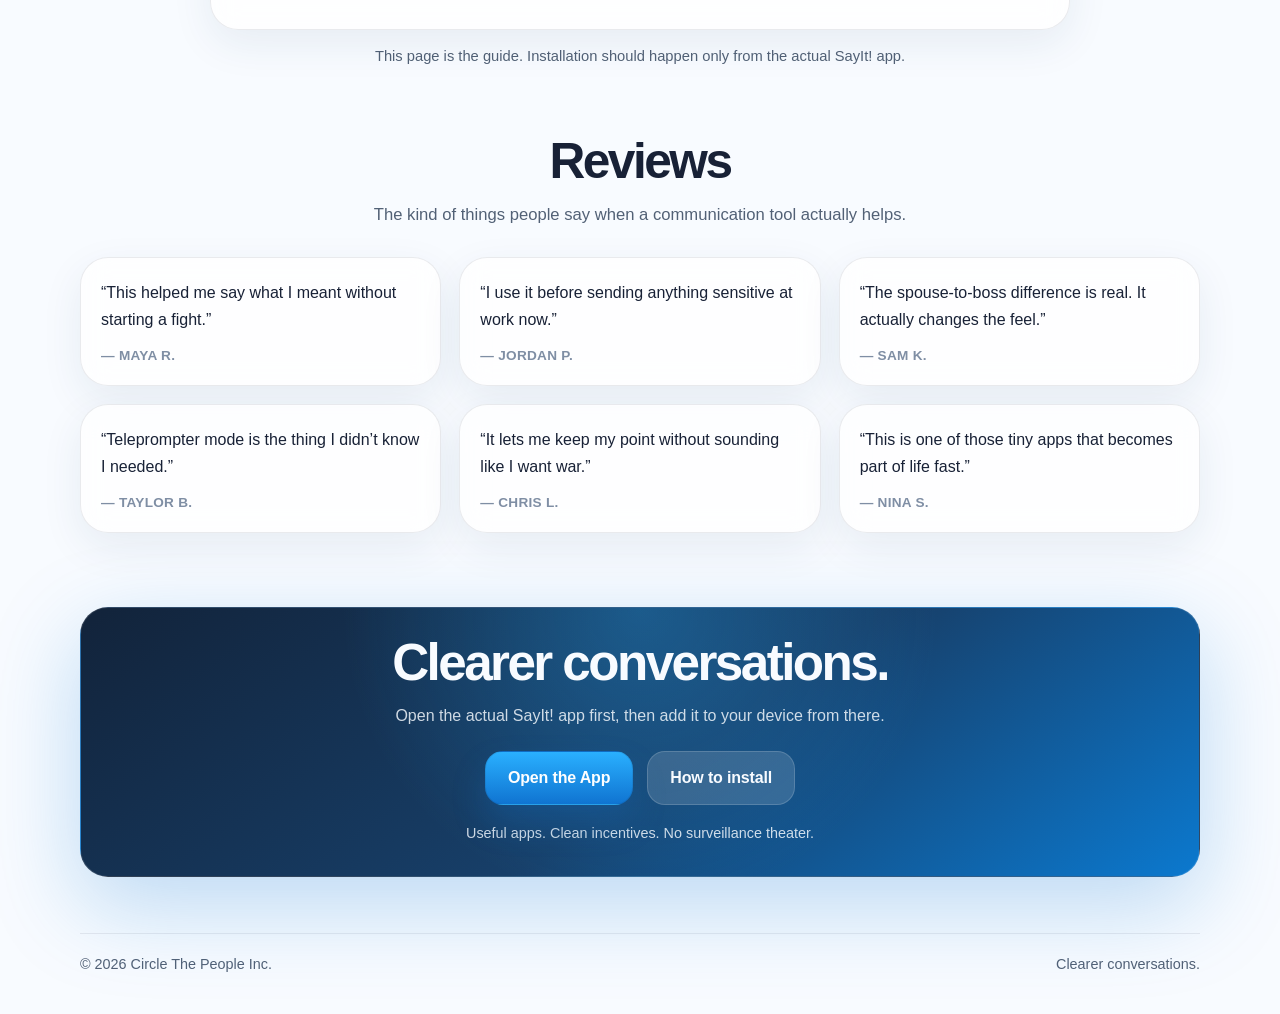
==== commit ae4bd2a4: "Refine SayIt marketing hero layout" ====
--- a/index.html
+++ b/index.html
@@ -55,12 +55,6 @@
           <div class="hero-copy">
             <div class="pill">Hard conversations. Cleaner delivery.</div>
 
-            <img
-              class="hero-logo"
-              src="/SayIt!%20button.png"
-              alt="SayIt microphone"
-            />
-
             <h1 class="hero-title">Say the hard thing clearly, calmly, and in your own voice.</h1>
 
             <p class="hero-sub">
--- a/styles.css
+++ b/styles.css
@@ -1206,26 +1206,26 @@
 }
 
 html body.sayit-install .hero {
-  padding: 58px 0 42px;
+  padding: 78px 0 54px;
 }
 
 html body.sayit-install .hero-grid {
   display: grid;
-  grid-template-columns: minmax(0, 1.15fr) minmax(320px, 0.85fr);
-  gap: clamp(24px, 4vw, 42px);
-  align-items: center;
-  justify-items: stretch;
-  max-width: none;
-  margin: 0;
+  grid-template-columns: minmax(0, 1fr);
+  gap: 28px;
+  align-items: start;
+  justify-items: center;
+  max-width: 960px;
+  margin: 0 auto;
 }
 
 html body.sayit-install .hero-copy {
   position: relative;
   z-index: 1;
   width: 100%;
-  max-width: none;
+  max-width: 900px;
   margin: 0;
-  text-align: left;
+  text-align: center;
 }
 
 html body.sayit-install .pill {
@@ -1234,7 +1234,7 @@
   justify-content: center;
   min-height: 38px;
   padding: 0 14px;
-  margin: 0 0 18px;
+  margin: 0 auto 20px;
   border-radius: 999px;
   border: 1px solid rgba(28, 165, 255, 0.2);
   background:
@@ -1247,35 +1247,32 @@
   box-shadow: 0 10px 24px rgba(17, 118, 211, 0.08);
 }
 
-html body.sayit-install .hero-logo {
-  width: min(260px, 56vw);
-  margin: 0 0 18px;
-  filter: drop-shadow(0 20px 38px rgba(17, 118, 211, 0.12));
-}
-
 html body.sayit-install .hero-title {
   margin: 0;
-  max-width: 10.4ch;
-  font-size: clamp(3.5rem, 7vw, 6rem);
-  line-height: 0.94;
+  max-width: 11.2ch;
+  margin-left: auto;
+  margin-right: auto;
+  font-size: clamp(4rem, 7.4vw, 6.5rem);
+  line-height: 0.92;
   letter-spacing: -0.072em;
   text-wrap: balance;
 }
 
 html body.sayit-install .hero-sub {
-  max-width: 37rem;
-  margin: 22px 0 0;
+  max-width: 42rem;
+  margin: 24px auto 0;
   color: var(--sayitm-copy);
-  font-size: 1.13rem;
-  line-height: 1.7;
+  font-size: 1.16rem;
+  line-height: 1.72;
 }
 
 html body.sayit-install .cta-row {
   display: flex;
   flex-wrap: wrap;
   align-items: center;
+  justify-content: center;
   gap: 14px;
-  margin-top: 28px;
+  margin-top: 32px;
 }
 
 html body.sayit-install .btn {
@@ -1316,19 +1313,21 @@
 }
 
 html body.sayit-install .download-note {
-  max-width: 40rem;
-  margin-top: 16px;
+  max-width: 42rem;
+  margin: 18px auto 0;
   color: var(--sayitm-copy);
   font-size: 0.98rem;
   line-height: 1.65;
-  text-align: left;
+  text-align: center;
 }
 
 html body.sayit-install .trust-row {
   display: grid;
   grid-template-columns: repeat(3, minmax(0, 1fr));
   gap: 16px;
-  margin-top: 32px;
+  width: 100%;
+  max-width: 940px;
+  margin: 38px auto 0;
 }
 
 html body.sayit-install .trust-item,
@@ -1373,13 +1372,14 @@
   position: relative;
   overflow: hidden;
   width: 100%;
-  max-width: none;
-  margin: 0;
-  padding: 28px;
+  max-width: 760px;
+  margin: 4px auto 0;
+  padding: 30px 32px;
   background:
     linear-gradient(180deg, rgba(255, 255, 255, 0.96), rgba(255, 255, 255, 0.84)),
     linear-gradient(135deg, rgba(28, 165, 255, 0.12), rgba(255, 178, 110, 0.08));
   box-shadow: var(--sayitm-shadow);
+  text-align: left;
 }
 
 html body.sayit-install .hero-card::before {
@@ -1643,10 +1643,6 @@
 }
 
 @media (max-width: 1080px) {
-  html body.sayit-install .hero-grid {
-    grid-template-columns: 1fr;
-  }
-
   html body.sayit-install .hero-card {
     max-width: 760px;
   }
@@ -1699,17 +1695,12 @@
   }
 
   html body.sayit-install .hero {
-    padding: 34px 0 28px;
-  }
-
-  html body.sayit-install .hero-logo {
-    width: min(220px, 62vw);
-    margin: 0 auto 18px;
+    padding: 46px 0 28px;
   }
 
   html body.sayit-install .hero-title {
-    max-width: 8.6ch;
-    font-size: clamp(2.9rem, 13vw, 4.5rem);
+    max-width: 9.2ch;
+    font-size: clamp(3.1rem, 12vw, 4.9rem);
   }
 
   html body.sayit-install .hero-sub {
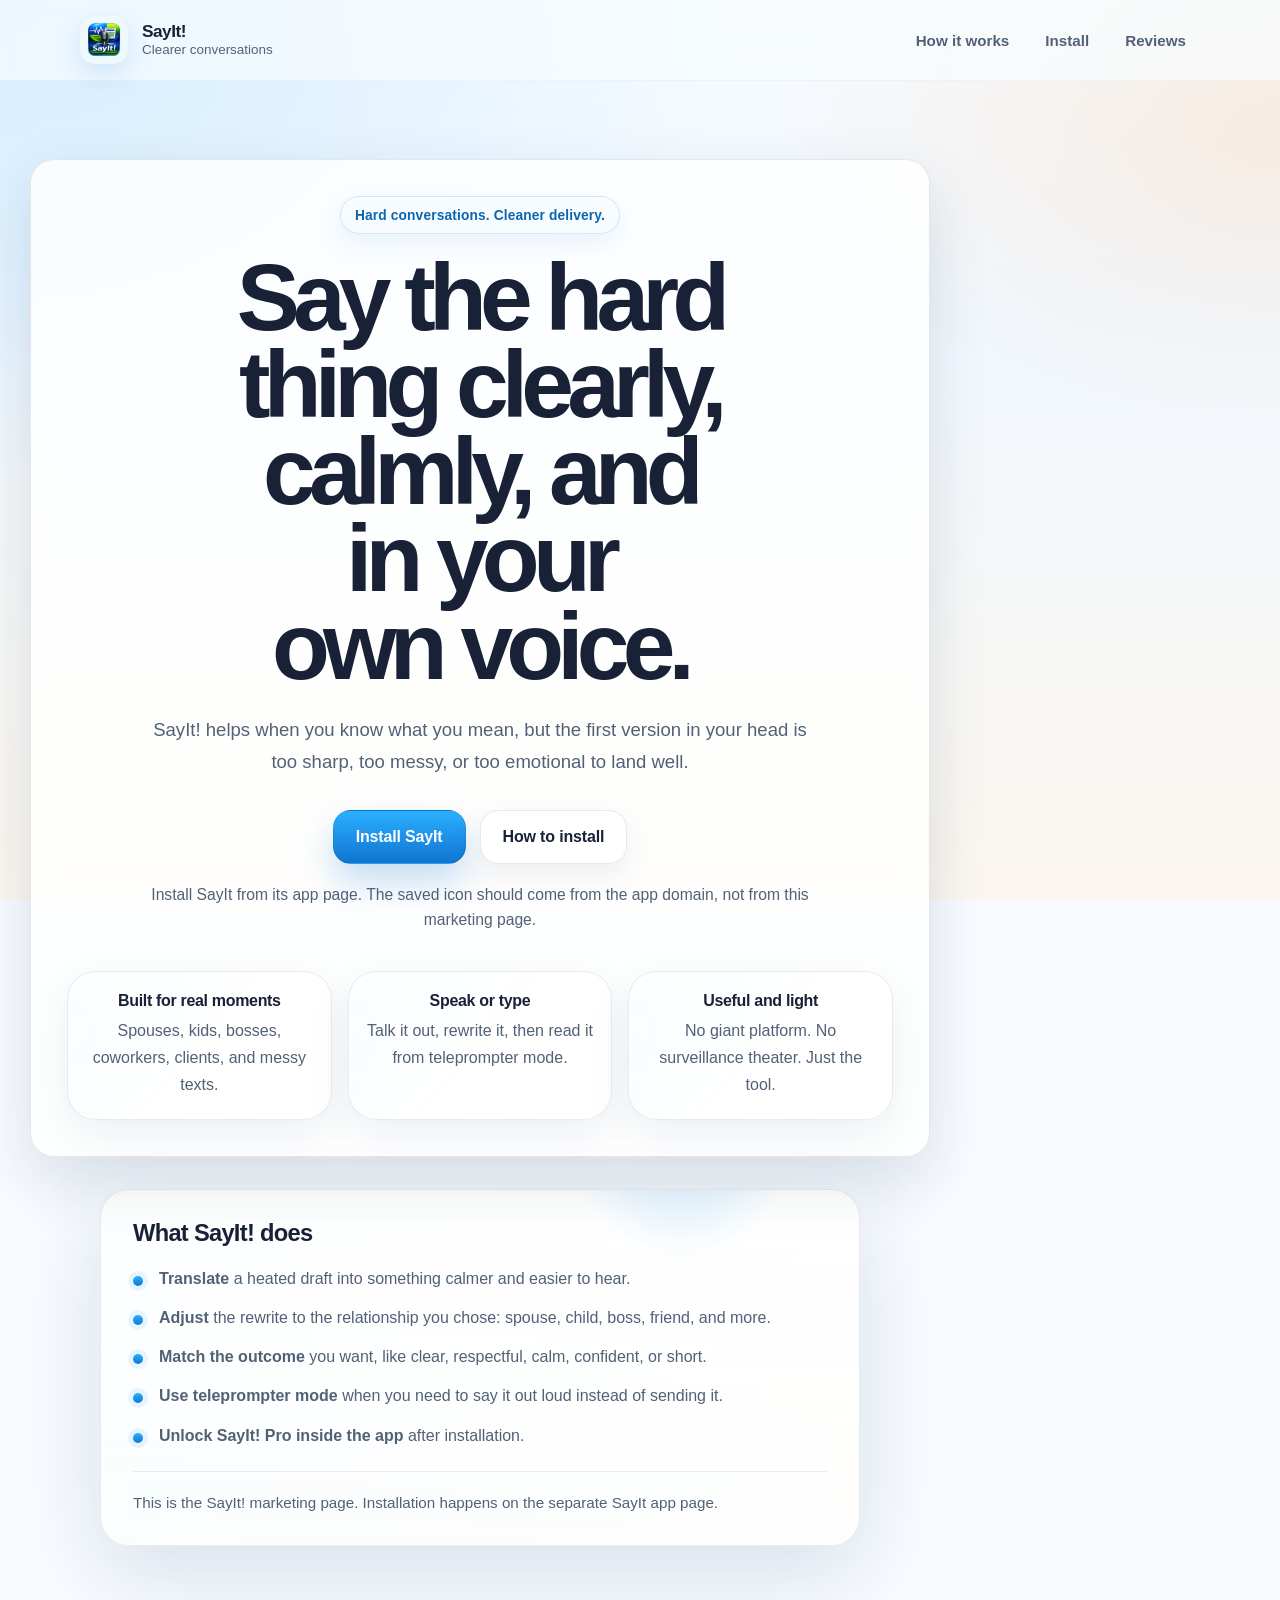
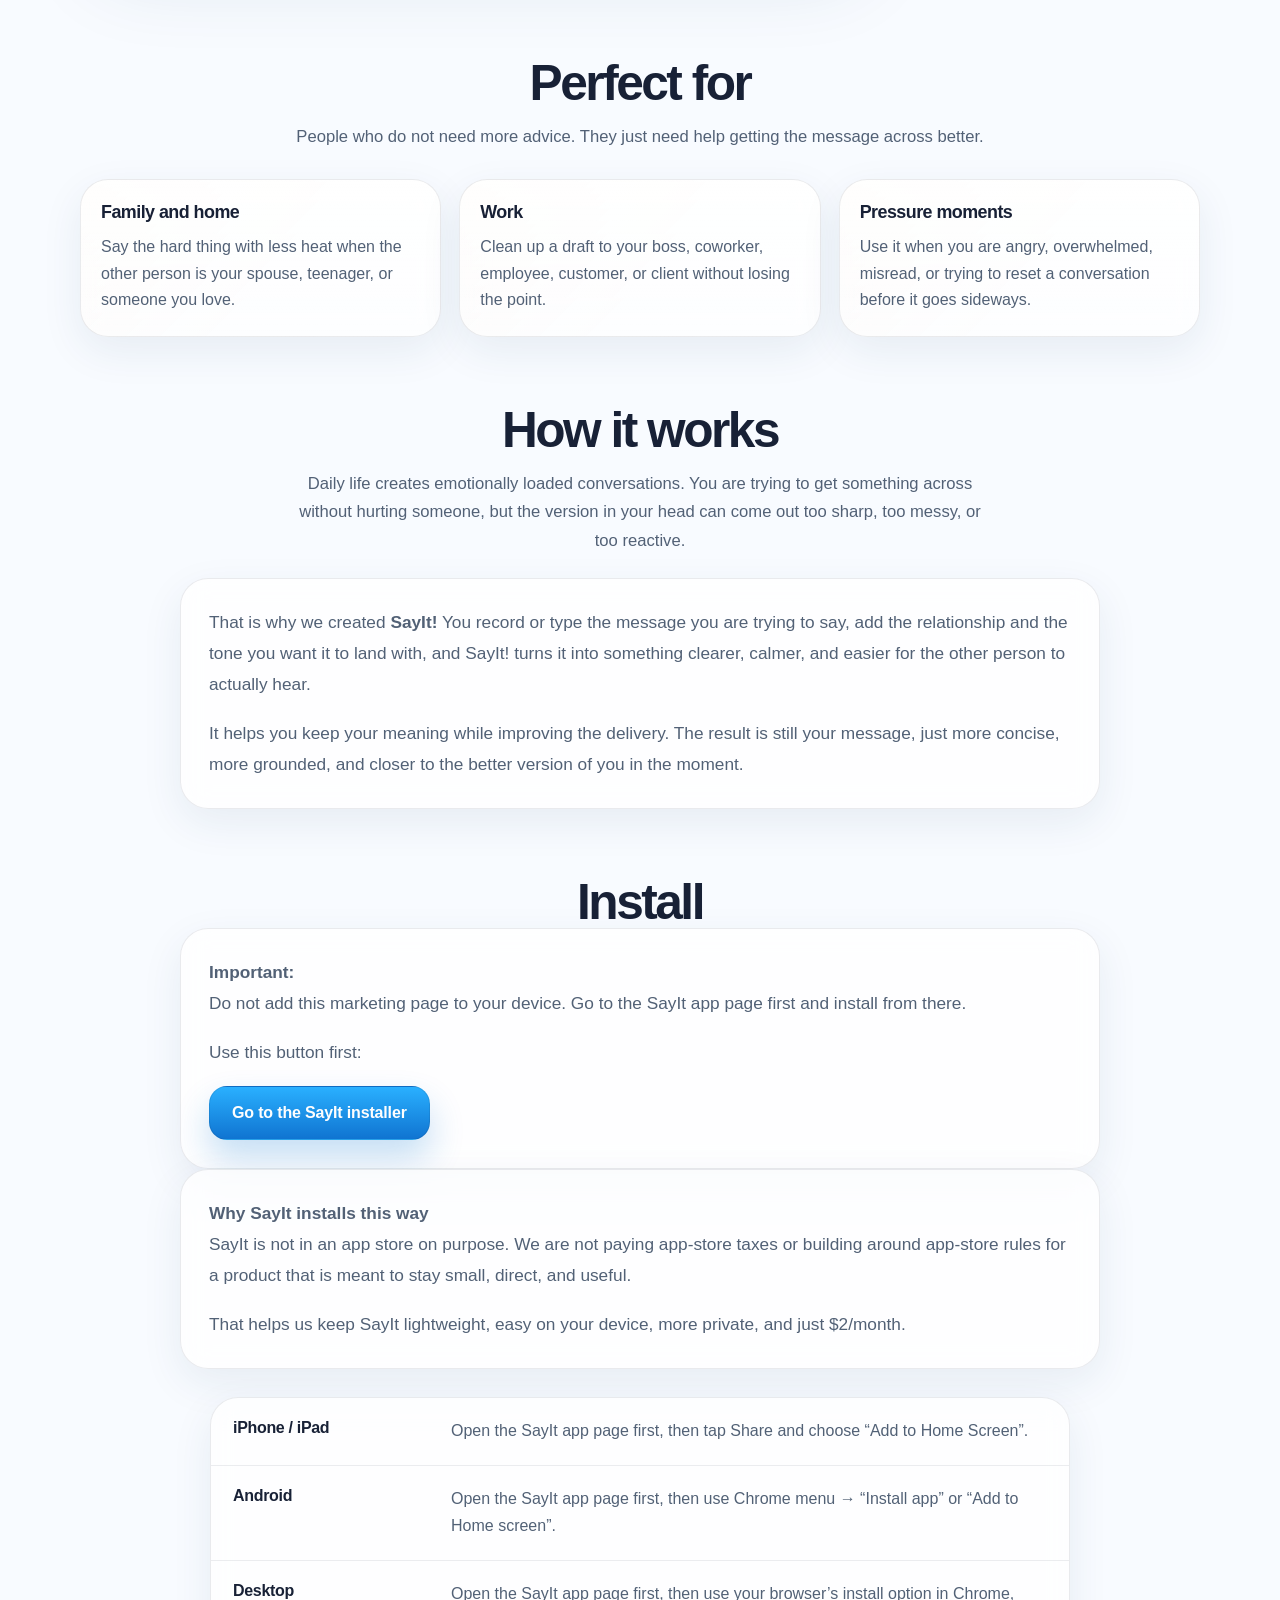
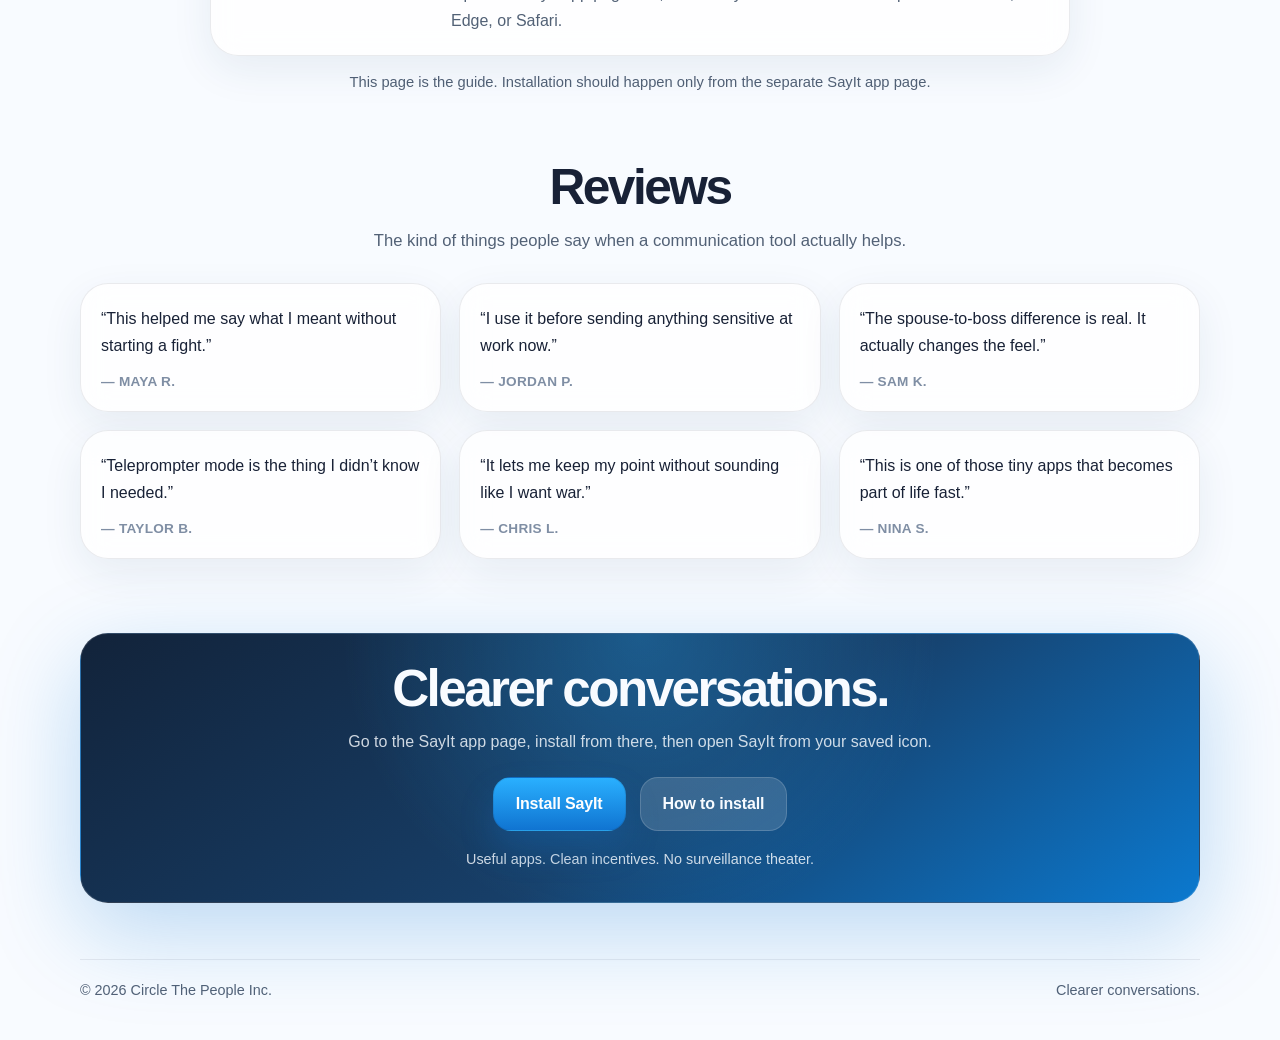
==== commit 95c8c3e5: "Point SayIt marketing to installer flow" ====
--- a/index.html
+++ b/index.html
@@ -7,14 +7,14 @@
 
     <meta
       name="description"
-      content="SayIt! helps you say the hard thing clearly, calmly, and in your own voice. Open the SayIt! app, then add it to your device from there."
+      content="SayIt! helps you say the hard thing clearly, calmly, and in your own voice. Install SayIt from its app page, then open it from your device."
     />
     <meta name="theme-color" content="#20a8ff" />
 
     <meta property="og:title" content="SayIt! | Clearer conversations" />
     <meta
       property="og:description"
-      content="Open the SayIt! app, then add it to your device from there."
+      content="Install SayIt from its app page, then open it from your device."
     />
     <meta property="og:type" content="website" />
 
@@ -63,12 +63,12 @@
             </p>
 
             <div class="cta-row">
-              <a class="btn btn-primary" id="downloadButton" href="https://sayitapp.pages.dev">Open the App</a>
+              <a class="btn btn-primary" id="downloadButton" href="https://sayitapp.pages.dev/">Install SayIt</a>
               <a class="btn btn-ghost" href="#install">How to install</a>
             </div>
 
             <div class="download-note" id="downloadNote">
-              Open the actual SayIt! app first. Then add it to your phone or desktop from inside the app.
+              Install SayIt from its app page. The saved icon should come from the app domain, not from this marketing page.
             </div>
 
             <div class="trust-row">
@@ -98,7 +98,7 @@
             </ul>
 
             <div class="note">
-              This is the SayIt! marketing page. The actual SayIt! app opens on its own app URL.
+              This is the SayIt! marketing page. Installation happens on the separate SayIt app page.
             </div>
           </div>
         </div>
@@ -162,14 +162,14 @@
           <div class="how-card">
             <p>
               <strong>Important:</strong><br />
-              Do not add this marketing page to your device. First open the actual SayIt! app, then
-              install it from there.
+              Do not add this marketing page to your device. Go to the SayIt app page first and
+              install from there.
             </p>
             <p>
               Use this button first:
             </p>
             <p>
-              <a class="btn btn-primary" href="https://sayitapp.pages.dev">Open the SayIt! App</a>
+              <a class="btn btn-primary" href="https://sayitapp.pages.dev/">Go to the SayIt installer</a>
             </p>
           </div>
 
@@ -190,20 +190,20 @@
             <div class="install-simple-card">
               <div class="install-simple-row">
                 <strong>iPhone / iPad</strong>
-                <span>Open the SayIt! app first, then tap Share and choose “Add to Home Screen”.</span>
+                <span>Open the SayIt app page first, then tap Share and choose “Add to Home Screen”.</span>
               </div>
               <div class="install-simple-row">
                 <strong>Android</strong>
-                <span>Open the SayIt! app first, then use Chrome menu → “Install app” or “Add to Home screen”.</span>
+                <span>Open the SayIt app page first, then use Chrome menu → “Install app” or “Add to Home screen”.</span>
               </div>
               <div class="install-simple-row">
                 <strong>Desktop</strong>
-                <span>Open the SayIt! app first, then use your browser’s install option in Chrome, Edge, or Safari.</span>
+                <span>Open the SayIt app page first, then use your browser’s install option in Chrome, Edge, or Safari.</span>
               </div>
             </div>
 
             <div class="small-note">
-              This page is the guide. Installation should happen only from the actual SayIt! app.
+              This page is the guide. Installation should happen only from the separate SayIt app page.
             </div>
           </div>
         </div>
@@ -228,10 +228,10 @@
       <section class="final-cta">
         <div class="sayit-wrap final-cta-inner">
           <h2>Clearer conversations.</h2>
-          <p>Open the actual SayIt! app first, then add it to your device from there.</p>
+          <p>Go to the SayIt app page, install from there, then open SayIt from your saved icon.</p>
 
           <div class="cta-row">
-            <a class="btn btn-primary" id="downloadButtonBottom" href="https://sayitapp.pages.dev">Open the App</a>
+            <a class="btn btn-primary" id="downloadButtonBottom" href="https://sayitapp.pages.dev/">Install SayIt</a>
             <a class="btn btn-ghost" href="#install">How to install</a>
           </div>
 
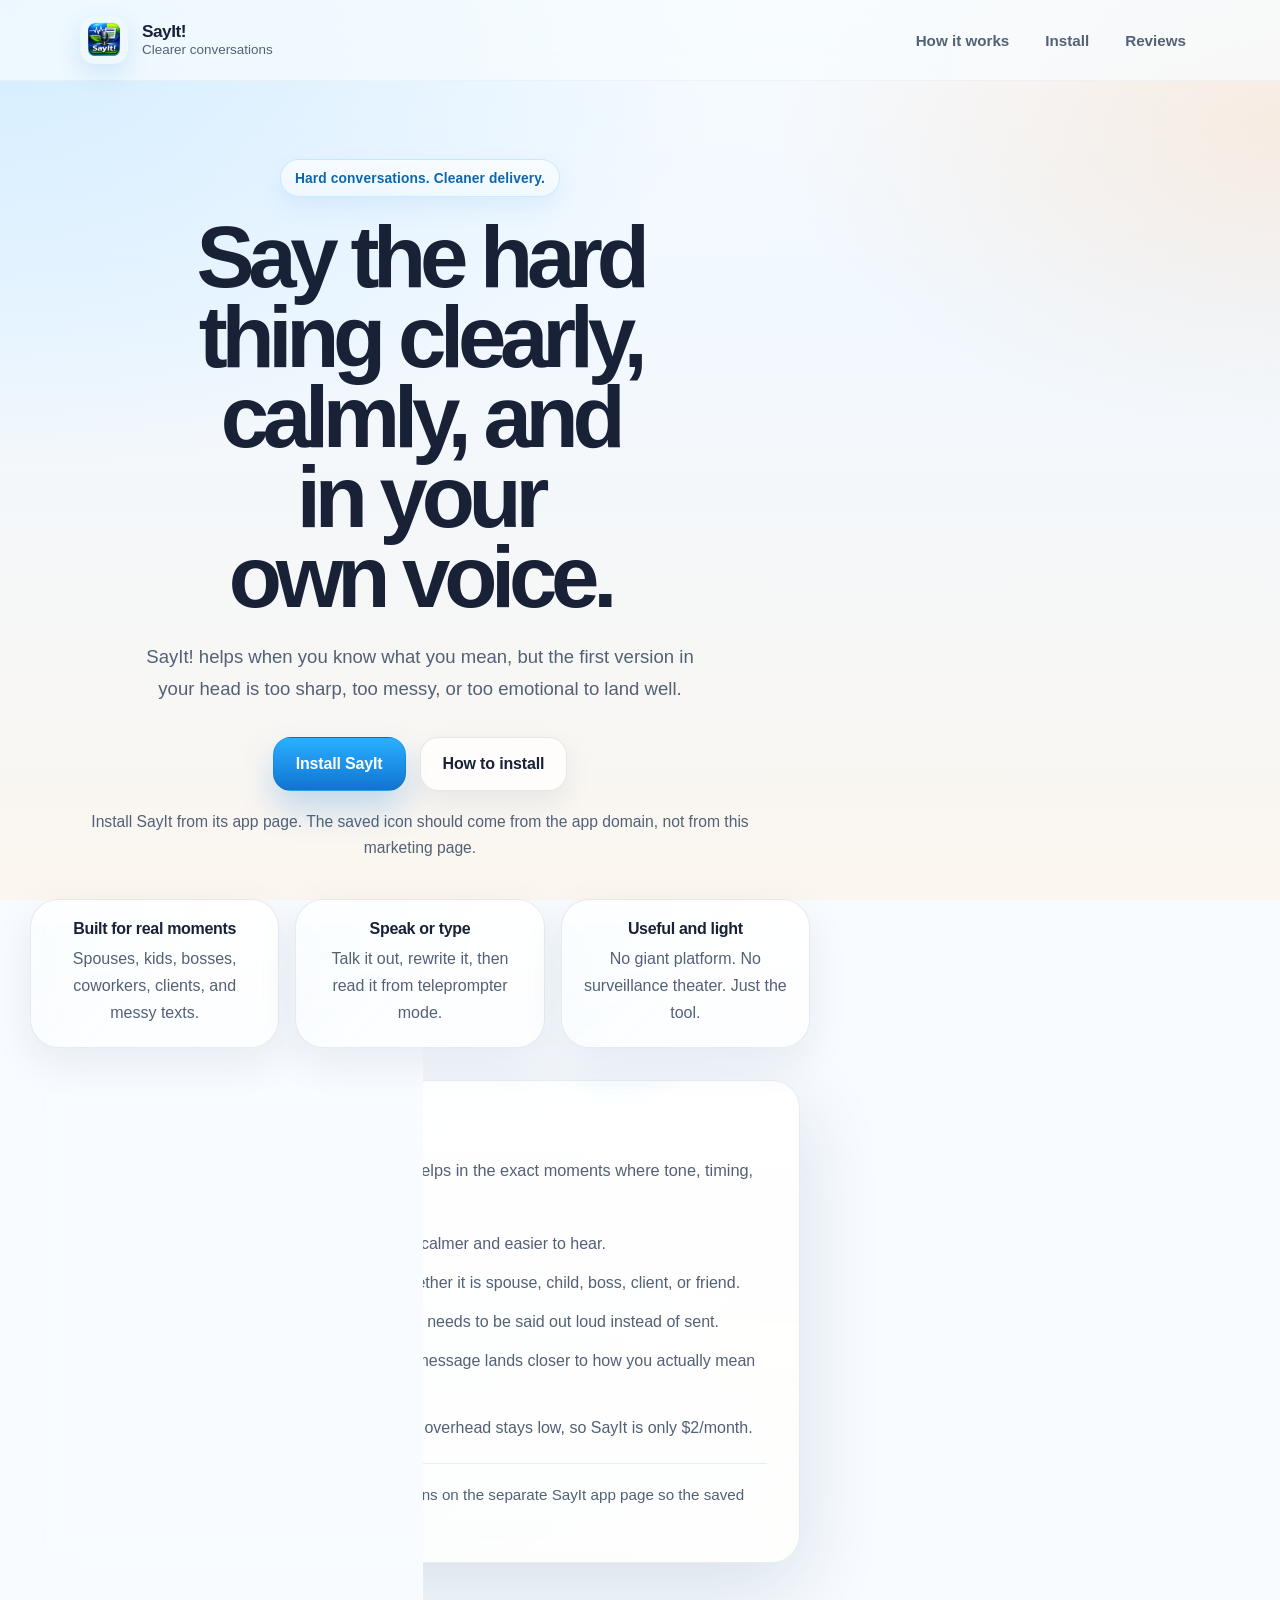
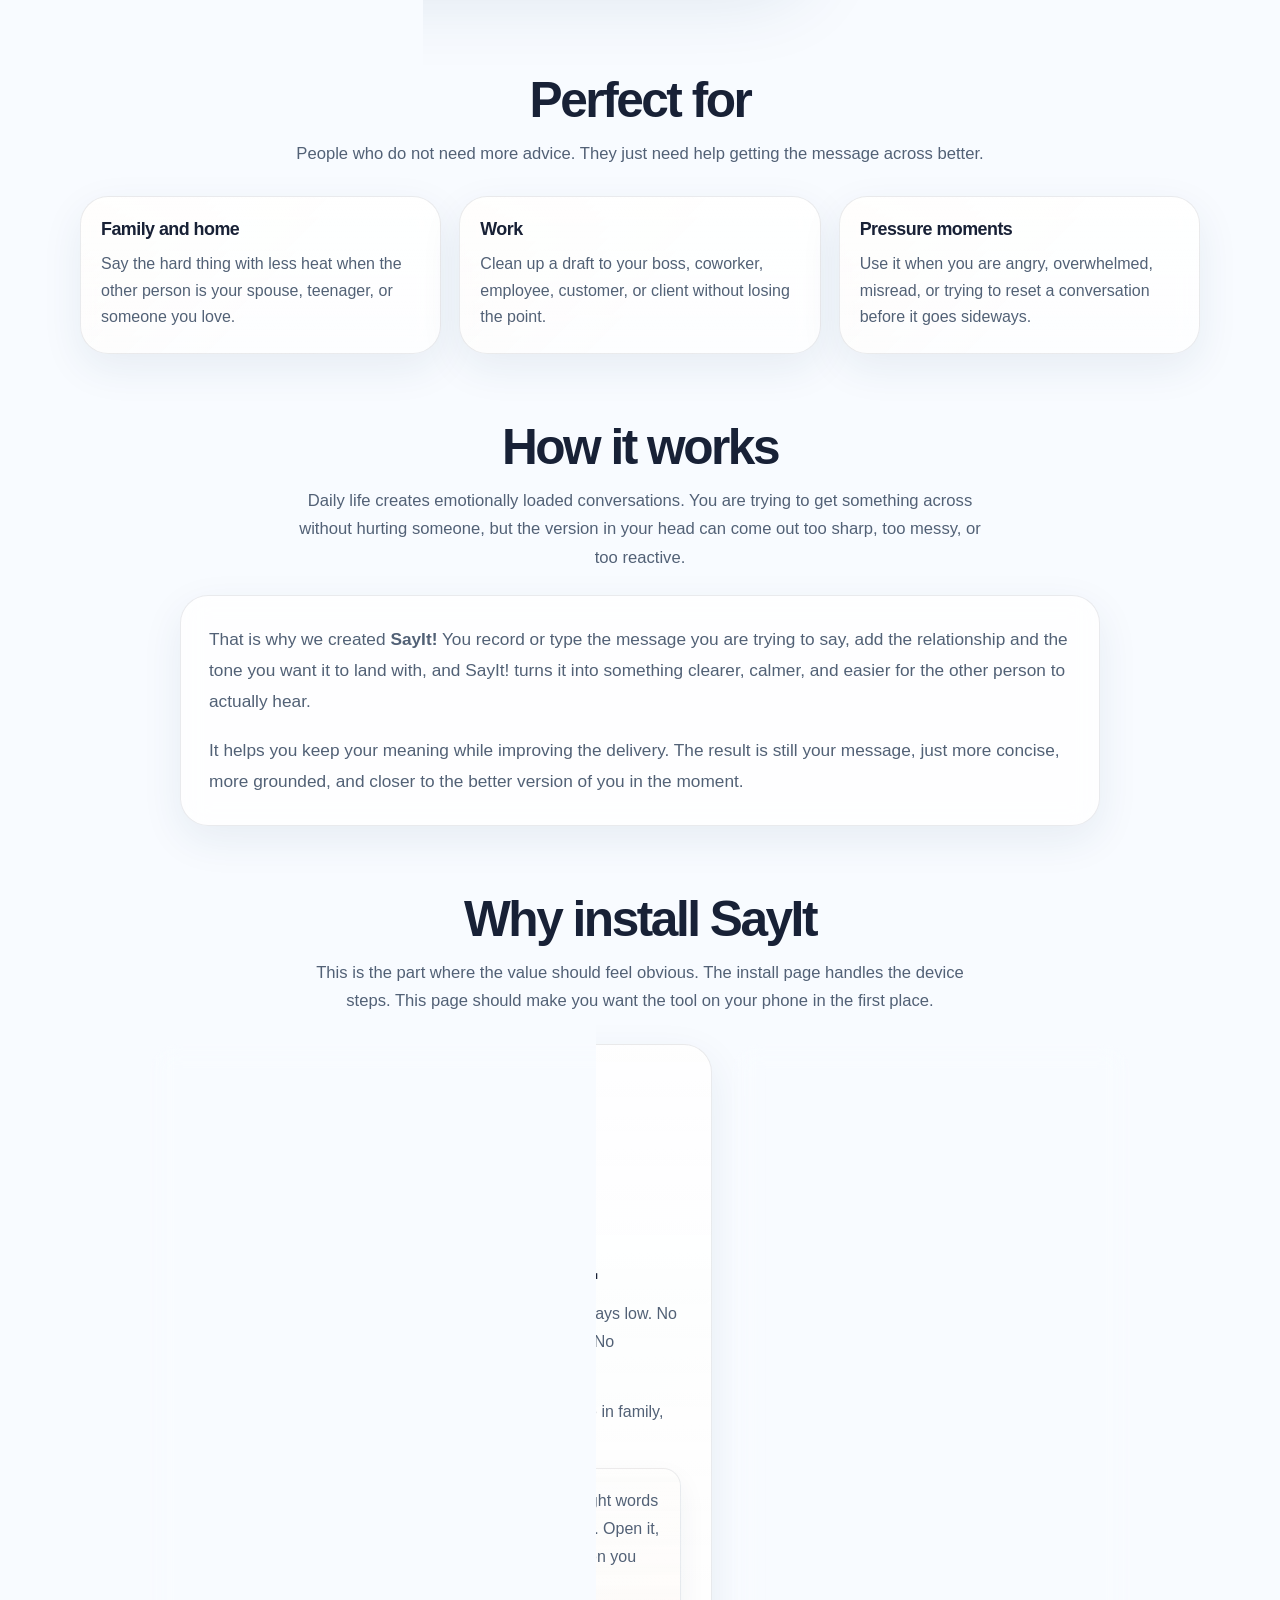
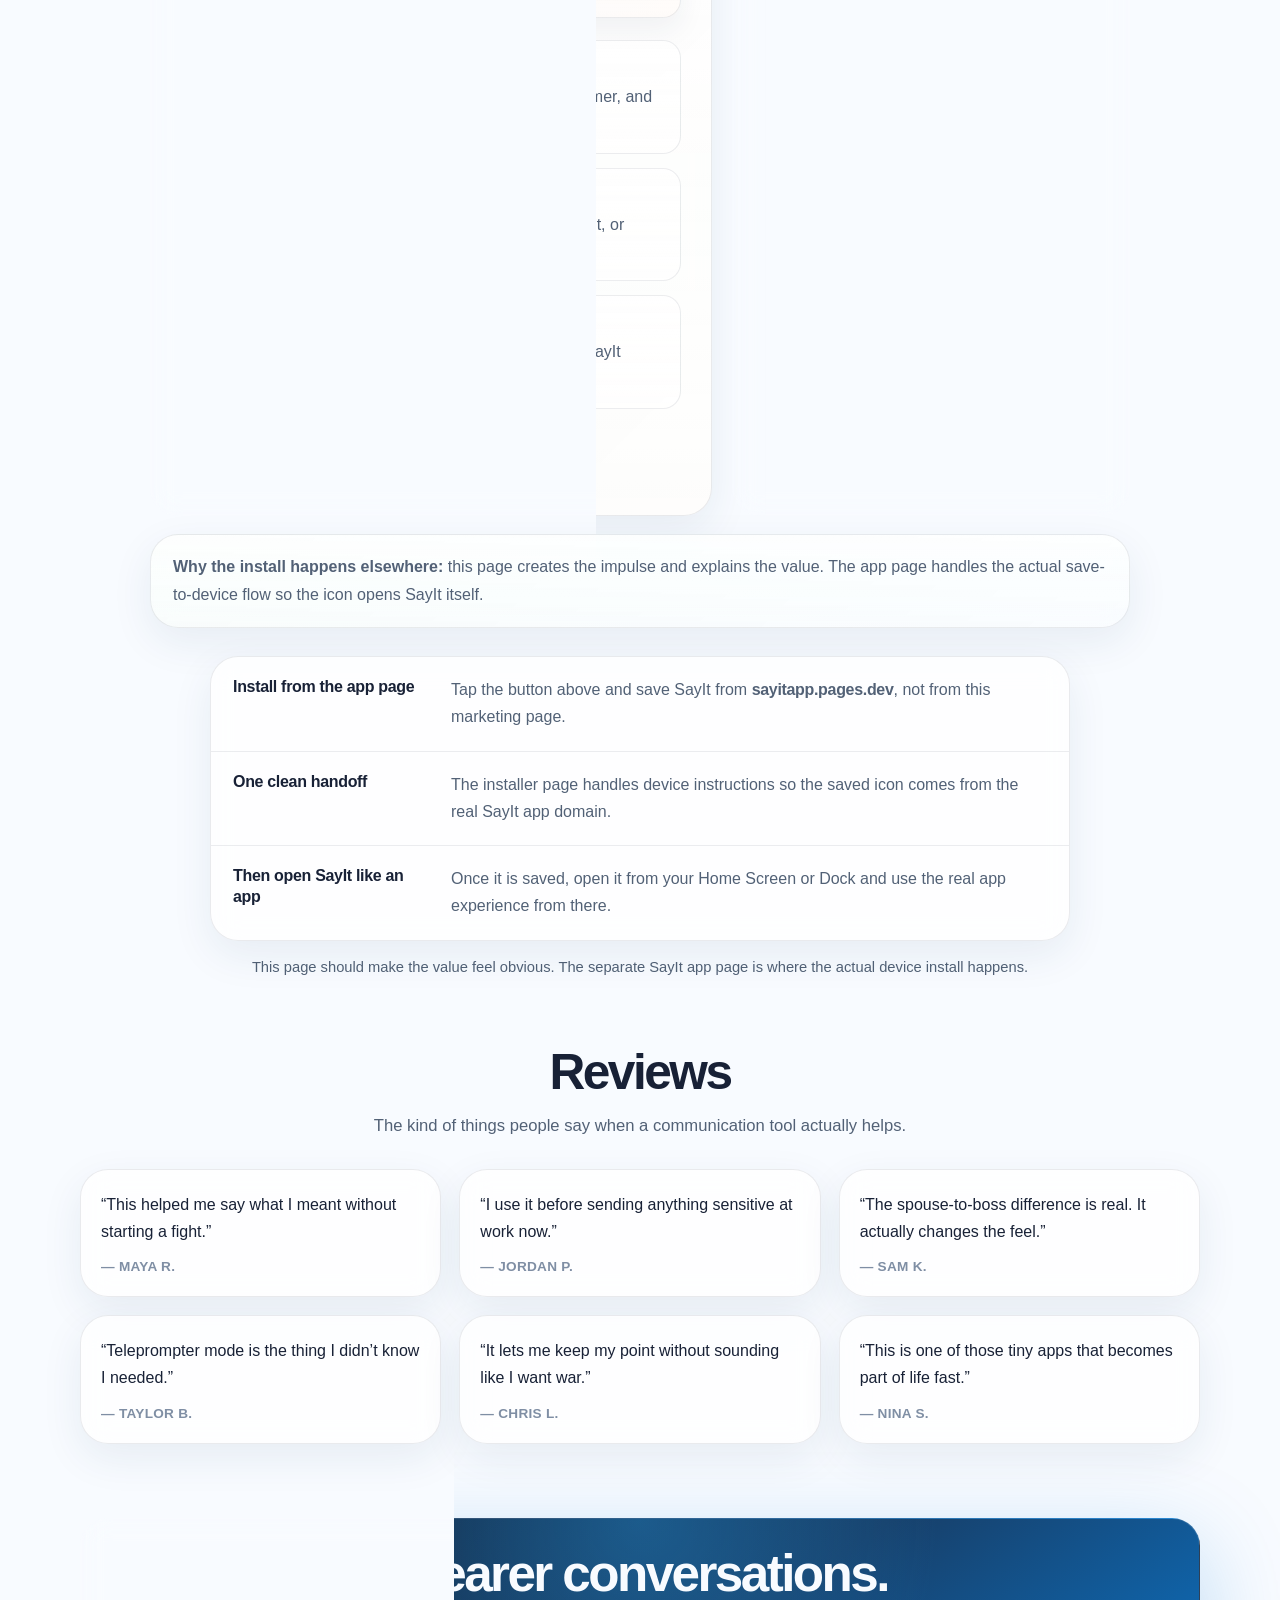
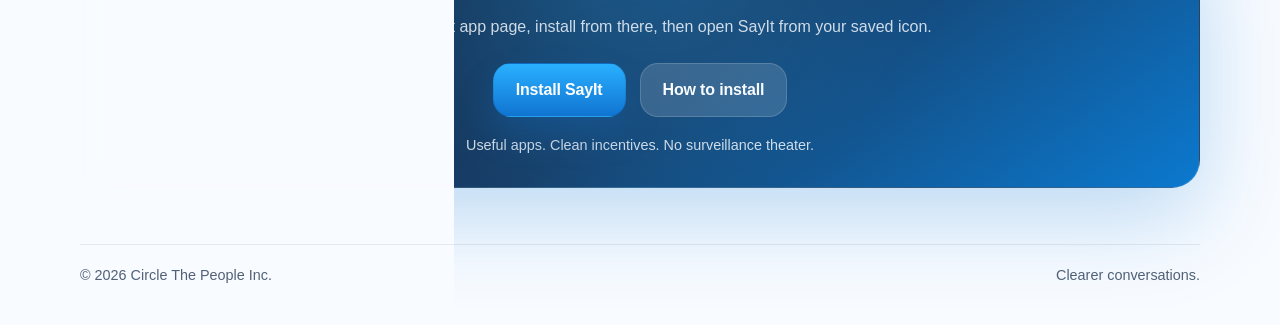
==== commit df0d1dd9: "Refine SayIt marketing value story" ====
--- a/index.html
+++ b/index.html
@@ -88,17 +88,22 @@
           </div>
 
           <div class="hero-card">
-            <h2 class="card-title">What SayIt! does</h2>
+            <h2 class="card-title">Why people keep SayIt</h2>
+            <p class="card-intro">
+              SayIt earns its place on your phone because it helps in the exact moments where tone,
+              timing, and delivery can change everything.
+            </p>
             <ul class="clean-list">
-              <li><strong>Translate</strong> a heated draft into something calmer and easier to hear.</li>
-              <li><strong>Adjust</strong> the rewrite to the relationship you chose: spouse, child, boss, friend, and more.</li>
-              <li><strong>Match the outcome</strong> you want, like clear, respectful, calm, confident, or short.</li>
-              <li><strong>Use teleprompter mode</strong> when you need to say it out loud instead of sending it.</li>
-              <li><strong>Unlock SayIt! Pro inside the app</strong> after installation.</li>
+              <li><strong>Rewrite the sharp first draft</strong> into something calmer and easier to hear.</li>
+              <li><strong>Adjust the delivery for the relationship</strong> whether it is spouse, child, boss, client, or friend.</li>
+              <li><strong>Use teleprompter mode</strong> when the hard thing needs to be said out loud instead of sent.</li>
+              <li><strong>Keep the point without the flare-up</strong> so the message lands closer to how you actually mean it.</li>
+              <li><strong>Keep the price light</strong> because the ecosystem overhead stays low, so SayIt is only $2/month.</li>
             </ul>
 
             <div class="note">
-              This is the SayIt! marketing page. Installation happens on the separate SayIt app page.
+              This is the SayIt! marketing page. Installation happens on the separate SayIt app page
+              so the saved icon opens the real app, not this site.
             </div>
           </div>
         </div>
@@ -157,53 +162,106 @@
 
       <section class="section" id="install">
         <div class="sayit-wrap">
-          <h2 class="section-title">Install</h2>
-
-          <div class="how-card">
+          <h2 class="section-title">Why install SayIt</h2>
+          <p class="section-sub">
+            This is the part where the value should feel obvious. The install page handles the
+            device steps. This page should make you want the tool on your phone in the first place.
+          </p>
+
+          <div class="value-spotlight">
+            <div class="value-copy">
+              <div class="value-kicker">Only $2/month</div>
+              <h3 class="value-title">
+                Powerful because it solves a real problem. Inexpensive because we keep the
+                ecosystem lean.
+              </h3>
+              <p>
+                We keep these apps inexpensive because the overhead stays low. No giant software
+                machine. No bloated app-store economics. No surveillance theater pretending to be
+                value.
+              </p>
+              <p>
+                That lets us offer a communication tool people actually use in family, work, and
+                pressure moments for just two dollars a month.
+              </p>
+              <p class="value-emphasis">
+                <strong>SayIt with you at all times.</strong> Most people think of the right words
+                after the fact. SayIt helps you have them in the moment. Open it, clean up the
+                message, and use teleprompter mode when you need to say it clearly out loud.
+              </p>
+
+              <div class="value-points">
+                <div class="value-point">
+                  <strong>Say it better</strong>
+                  <span>Turn the first emotional draft into something clearer, calmer, and easier to hear.</span>
+                </div>
+                <div class="value-point">
+                  <strong>Keep your point</strong>
+                  <span>Change the tone for spouse, child, boss, coworker, client, or friend without losing the meaning.</span>
+                </div>
+                <div class="value-point">
+                  <strong>Use teleprompter mode</strong>
+                  <span>When the hard thing needs to be spoken face to face, SayIt helps you deliver it without freezing or flaring up.</span>
+                </div>
+              </div>
+
+              <div class="cta-row">
+                <a class="btn btn-primary" href="https://sayitapp.pages.dev/">Install SayIt</a>
+                <a class="btn btn-ghost" href="#reviews">See the reaction</a>
+              </div>
+            </div>
+
+            <div class="value-proof-card">
+              <div class="value-proof-kicker">What you are paying for</div>
+              <div class="value-proof-stack">
+                <div class="value-proof-item">
+                  <h3>Family, work, and pressure moments</h3>
+                  <p>SayIt is built for conversations that can go sideways fast when the first version comes out too hot.</p>
+                </div>
+                <div class="value-proof-item">
+                  <h3>Teleprompter built in</h3>
+                  <p>Not just rewrite help. It also helps you actually say the cleaner version out loud when you need to.</p>
+                </div>
+                <div class="value-proof-item">
+                  <h3>Clean incentives</h3>
+                  <p>You are paying for a small useful tool, not for an attention machine pretending to be one.</p>
+                </div>
+              </div>
+
+              <div class="value-proof-note">
+                Actual device instructions live on the SayIt app page, because that is the page
+                that should be saved to your device.
+              </div>
+            </div>
+          </div>
+
+          <div class="ecosystem-strip">
             <p>
-              <strong>Important:</strong><br />
-              Do not add this marketing page to your device. Go to the SayIt app page first and
-              install from there.
-            </p>
-            <p>
-              Use this button first:
-            </p>
-            <p>
-              <a class="btn btn-primary" href="https://sayitapp.pages.dev/">Go to the SayIt installer</a>
-            </p>
-          </div>
-
-          <div class="how-card">
-            <p>
-              <strong>Why SayIt installs this way</strong><br />
-              SayIt is not in an app store on purpose. We are not paying app-store taxes or
-              building around app-store rules for a product that is meant to stay small, direct,
-              and useful.
-            </p>
-            <p>
-              That helps us keep SayIt lightweight, easy on your device, more private, and just
-              $2/month.
+              <strong>Why the install happens elsewhere:</strong> this page creates the impulse and
+              explains the value. The app page handles the actual save-to-device flow so the icon
+              opens SayIt itself.
             </p>
           </div>
 
           <div class="install-simple">
             <div class="install-simple-card">
               <div class="install-simple-row">
-                <strong>iPhone / iPad</strong>
-                <span>Open the SayIt app page first, then tap Share and choose “Add to Home Screen”.</span>
+                <strong>Install from the app page</strong>
+                <span>Tap the button above and save SayIt from <strong>sayitapp.pages.dev</strong>, not from this marketing page.</span>
               </div>
               <div class="install-simple-row">
-                <strong>Android</strong>
-                <span>Open the SayIt app page first, then use Chrome menu → “Install app” or “Add to Home screen”.</span>
+                <strong>One clean handoff</strong>
+                <span>The installer page handles device instructions so the saved icon comes from the real SayIt app domain.</span>
               </div>
               <div class="install-simple-row">
-                <strong>Desktop</strong>
-                <span>Open the SayIt app page first, then use your browser’s install option in Chrome, Edge, or Safari.</span>
+                <strong>Then open SayIt like an app</strong>
+                <span>Once it is saved, open it from your Home Screen or Dock and use the real app experience from there.</span>
               </div>
             </div>
 
             <div class="small-note">
-              This page is the guide. Installation should happen only from the separate SayIt app page.
+              This page should make the value feel obvious. The separate SayIt app page is where the
+              actual device install happens.
             </div>
           </div>
         </div>
--- a/styles.css
+++ b/styles.css
@@ -1215,7 +1215,7 @@
   gap: 28px;
   align-items: start;
   justify-items: center;
-  max-width: 960px;
+  max-width: 840px;
   margin: 0 auto;
 }
 
@@ -1223,8 +1223,15 @@
   position: relative;
   z-index: 1;
   width: 100%;
-  max-width: 900px;
-  margin: 0;
+  max-width: 780px;
+  margin: 0 auto;
+  padding: 0;
+  border: 0;
+  border-radius: 0;
+  background: transparent;
+  box-shadow: none;
+  backdrop-filter: none;
+  -webkit-backdrop-filter: none;
   text-align: center;
 }
 
@@ -1249,17 +1256,17 @@
 
 html body.sayit-install .hero-title {
   margin: 0;
-  max-width: 11.2ch;
+  max-width: 10.4ch;
   margin-left: auto;
   margin-right: auto;
-  font-size: clamp(4rem, 7.4vw, 6.5rem);
+  font-size: clamp(3.8rem, 6.8vw, 6rem);
   line-height: 0.92;
   letter-spacing: -0.072em;
   text-wrap: balance;
 }
 
 html body.sayit-install .hero-sub {
-  max-width: 42rem;
+  max-width: 36rem;
   margin: 24px auto 0;
   color: var(--sayitm-copy);
   font-size: 1.16rem;
@@ -1326,7 +1333,7 @@
   grid-template-columns: repeat(3, minmax(0, 1fr));
   gap: 16px;
   width: 100%;
-  max-width: 940px;
+  max-width: 820px;
   margin: 38px auto 0;
 }
 
@@ -1400,6 +1407,15 @@
   letter-spacing: -0.03em;
 }
 
+html body.sayit-install .card-intro {
+  position: relative;
+  z-index: 1;
+  margin: 0 0 18px;
+  color: var(--sayitm-copy);
+  font-size: 1.02rem;
+  line-height: 1.72;
+}
+
 html body.sayit-install .clean-list {
   position: relative;
   z-index: 1;
@@ -1514,6 +1530,163 @@
   margin: 28px auto 0;
 }
 
+html body.sayit-install .value-spotlight {
+  display: grid;
+  grid-template-columns: minmax(0, 1.2fr) minmax(300px, 0.85fr);
+  gap: 20px;
+  max-width: 980px;
+  margin: 28px auto 0;
+}
+
+html body.sayit-install .value-copy,
+html body.sayit-install .value-proof-card,
+html body.sayit-install .ecosystem-strip {
+  border: 1px solid var(--sayitm-border);
+  border-radius: var(--sayitm-radius);
+  background: var(--sayitm-card);
+  box-shadow: var(--sayitm-shadow-soft);
+  backdrop-filter: blur(14px);
+  -webkit-backdrop-filter: blur(14px);
+}
+
+html body.sayit-install .value-copy {
+  padding: 30px 30px 28px;
+  background:
+    linear-gradient(180deg, rgba(255, 255, 255, 0.94), rgba(255, 255, 255, 0.82)),
+    linear-gradient(135deg, rgba(28, 165, 255, 0.12), rgba(255, 178, 110, 0.1));
+}
+
+html body.sayit-install .value-kicker,
+html body.sayit-install .value-proof-kicker {
+  display: inline-flex;
+  align-items: center;
+  min-height: 34px;
+  padding: 0 12px;
+  border-radius: 999px;
+  background: rgba(28, 165, 255, 0.1);
+  color: #0c66af;
+  font-size: 0.8rem;
+  font-weight: 800;
+  letter-spacing: 0.03em;
+  text-transform: uppercase;
+}
+
+html body.sayit-install .value-title {
+  margin: 16px 0 14px;
+  font-size: clamp(1.7rem, 3vw, 2.4rem);
+  line-height: 1.05;
+  letter-spacing: -0.05em;
+  text-wrap: balance;
+}
+
+html body.sayit-install .value-copy p,
+html body.sayit-install .value-proof-item p,
+html body.sayit-install .ecosystem-strip p {
+  margin: 0;
+  color: var(--sayitm-copy);
+  line-height: 1.75;
+}
+
+html body.sayit-install .value-copy p + p {
+  margin-top: 14px;
+}
+
+html body.sayit-install .value-emphasis {
+  margin-top: 18px;
+  padding: 18px 20px;
+  border-radius: 18px;
+  background:
+    linear-gradient(180deg, rgba(255, 255, 255, 0.8), rgba(255, 255, 255, 0.64)),
+    linear-gradient(135deg, rgba(28, 165, 255, 0.1), rgba(255, 178, 110, 0.1));
+  border: 1px solid rgba(24, 33, 54, 0.08);
+  box-shadow: 0 12px 28px rgba(31, 55, 84, 0.06);
+  color: var(--sayitm-ink);
+}
+
+html body.sayit-install .value-emphasis strong {
+  color: var(--sayitm-ink);
+}
+
+html body.sayit-install .value-points {
+  display: grid;
+  gap: 14px;
+  margin-top: 22px;
+}
+
+html body.sayit-install .value-point {
+  display: grid;
+  gap: 6px;
+  padding: 16px 18px;
+  border-radius: 18px;
+  background:
+    linear-gradient(180deg, rgba(255, 255, 255, 0.78), rgba(255, 255, 255, 0.64)),
+    linear-gradient(135deg, rgba(118, 216, 184, 0.12), transparent 60%);
+  border: 1px solid rgba(24, 33, 54, 0.08);
+}
+
+html body.sayit-install .value-point strong,
+html body.sayit-install .value-proof-item h3 {
+  margin: 0;
+  font-size: 1.04rem;
+  line-height: 1.25;
+  letter-spacing: -0.025em;
+}
+
+html body.sayit-install .value-point span {
+  color: var(--sayitm-copy);
+  line-height: 1.65;
+}
+
+html body.sayit-install .value-copy .cta-row {
+  justify-content: flex-start;
+  margin-top: 24px;
+}
+
+html body.sayit-install .value-proof-card {
+  padding: 24px;
+  background:
+    linear-gradient(180deg, rgba(255, 255, 255, 0.94), rgba(255, 255, 255, 0.78)),
+    linear-gradient(135deg, rgba(255, 178, 110, 0.12), rgba(28, 165, 255, 0.08));
+}
+
+html body.sayit-install .value-proof-stack {
+  display: grid;
+  gap: 16px;
+  margin-top: 18px;
+}
+
+html body.sayit-install .value-proof-item {
+  padding: 16px 0 0;
+  border-top: 1px solid rgba(24, 33, 54, 0.08);
+}
+
+html body.sayit-install .value-proof-item:first-child {
+  padding-top: 0;
+  border-top: 0;
+}
+
+html body.sayit-install .value-proof-item p {
+  margin-top: 8px;
+}
+
+html body.sayit-install .value-proof-note {
+  margin-top: 18px;
+  padding-top: 18px;
+  border-top: 1px solid rgba(24, 33, 54, 0.08);
+  color: var(--sayitm-copy);
+  font-size: 0.94rem;
+  line-height: 1.68;
+}
+
+html body.sayit-install .ecosystem-strip {
+  max-width: 980px;
+  margin: 18px auto 0;
+  padding: 18px 22px;
+  background:
+    linear-gradient(180deg, rgba(255, 255, 255, 0.9), rgba(255, 255, 255, 0.74)),
+    linear-gradient(135deg, rgba(118, 216, 184, 0.14), rgba(28, 165, 255, 0.08));
+}
+
 html body.sayit-install .install-simple-card {
   overflow: hidden;
 }
@@ -1647,6 +1820,10 @@
     max-width: 760px;
   }
 
+  html body.sayit-install .value-spotlight {
+    grid-template-columns: 1fr;
+  }
+
   html body.sayit-install .trust-row,
   html body.sayit-install .grid3,
   html body.sayit-install .reviews-grid {
@@ -1733,8 +1910,15 @@
 
   html body.sayit-install .hero-card,
   html body.sayit-install .how-card,
-  html body.sayit-install .final-cta-inner {
+  html body.sayit-install .final-cta-inner,
+  html body.sayit-install .value-copy,
+  html body.sayit-install .value-proof-card,
+  html body.sayit-install .ecosystem-strip {
     padding: 22px;
+  }
+
+  html body.sayit-install .value-copy .cta-row {
+    justify-content: center;
   }
 
   html body.sayit-install .install-simple-row {
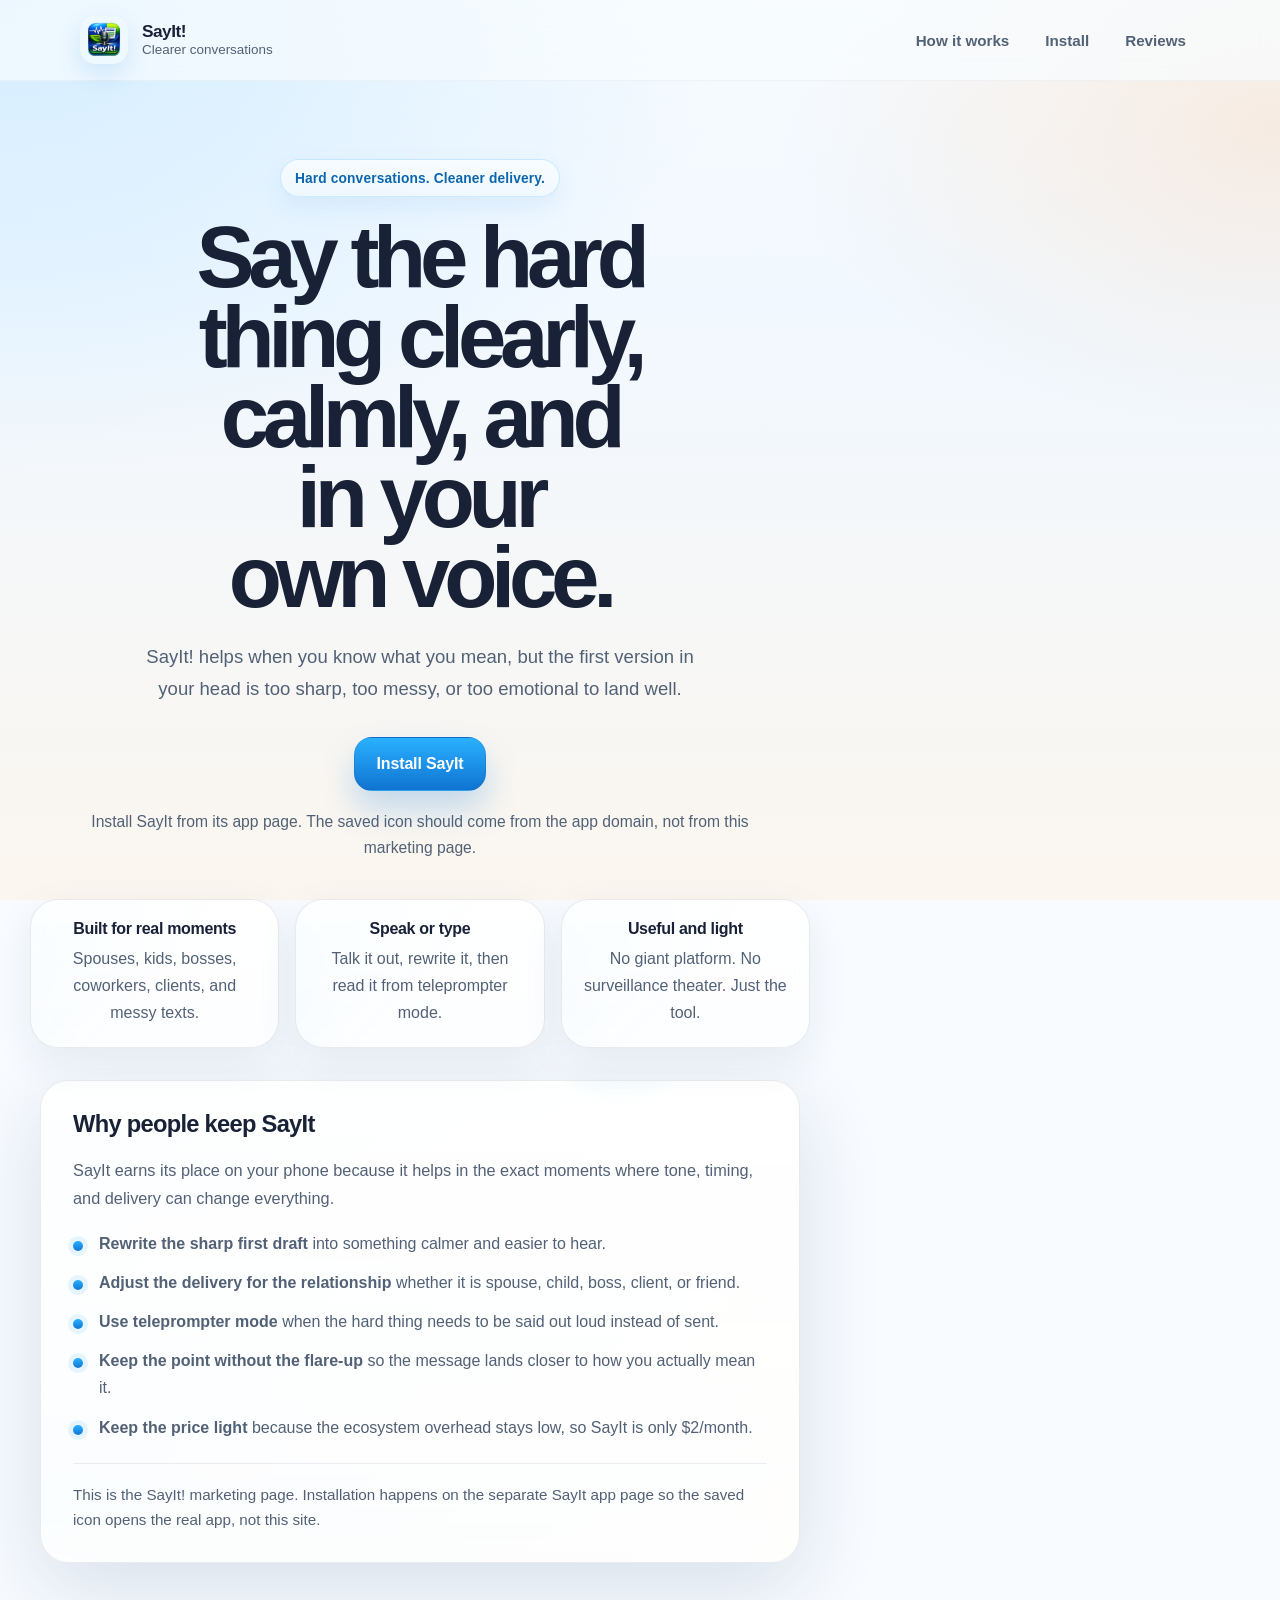
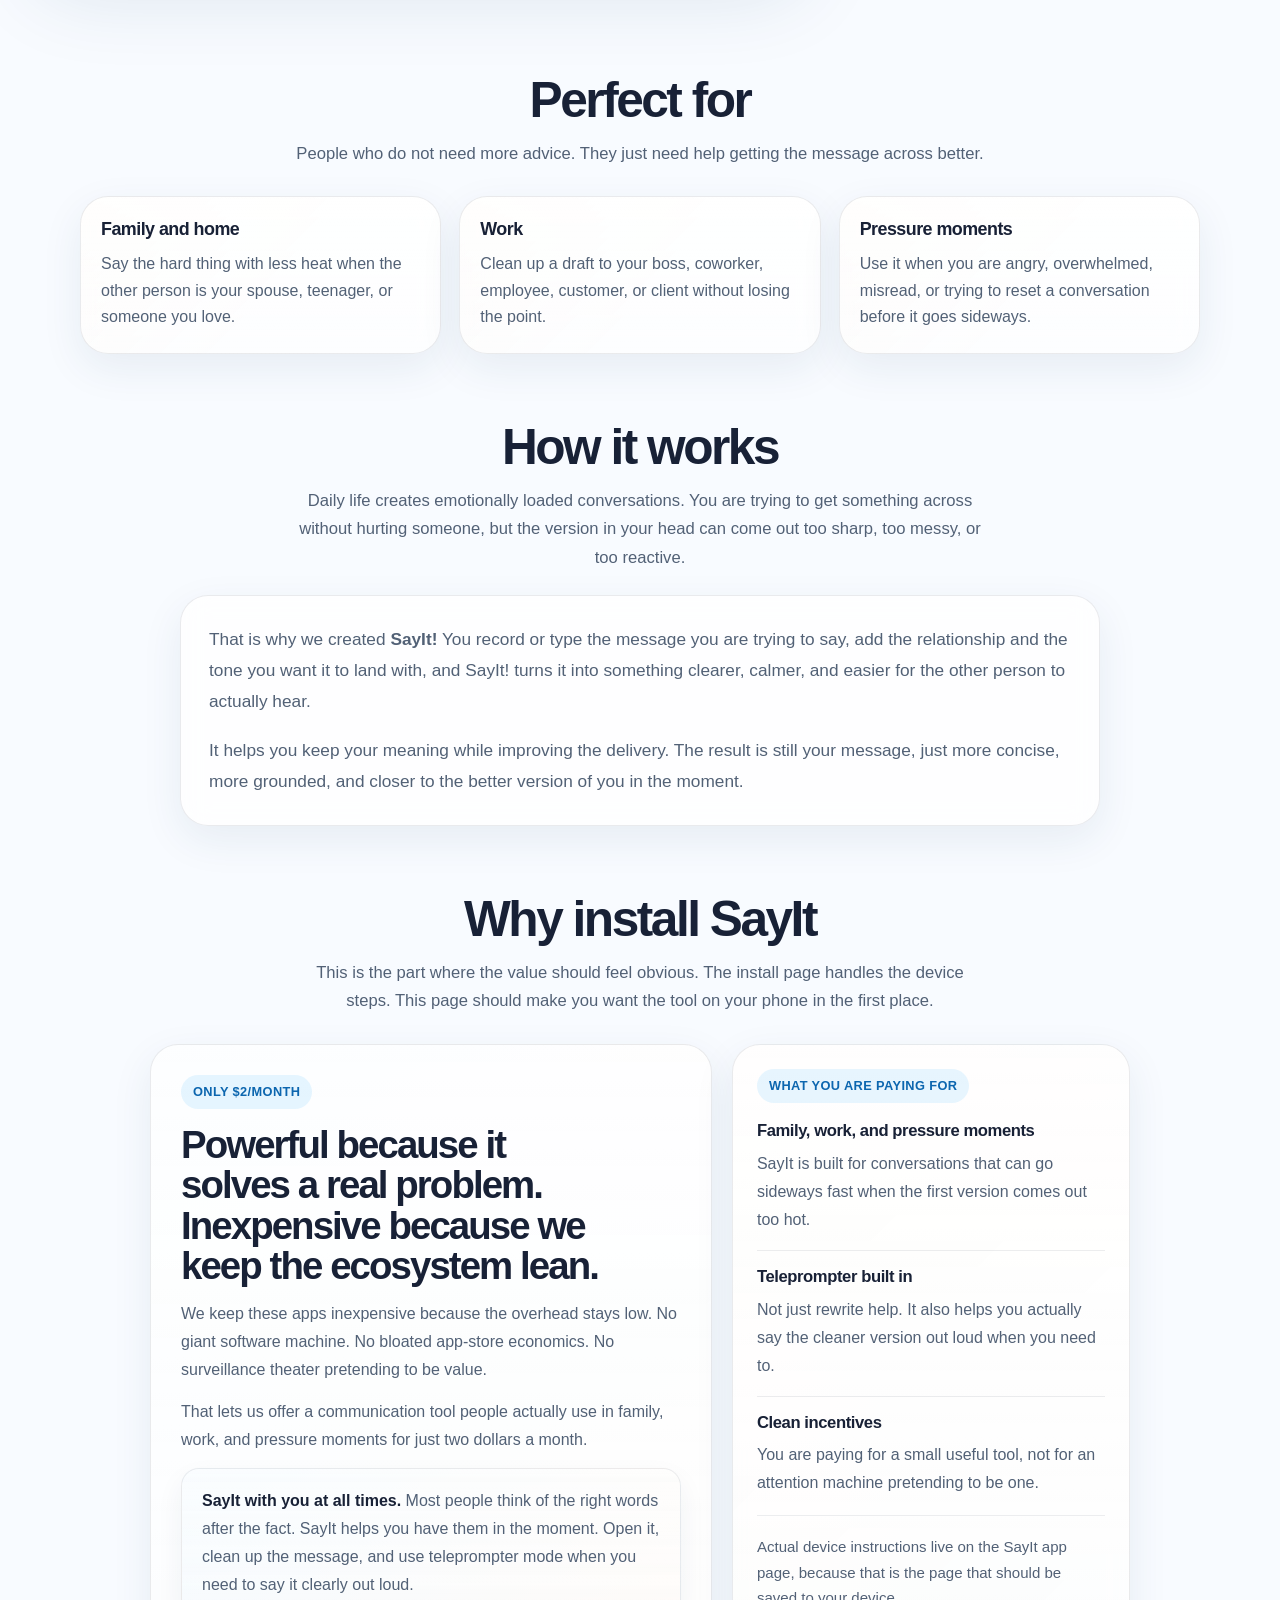
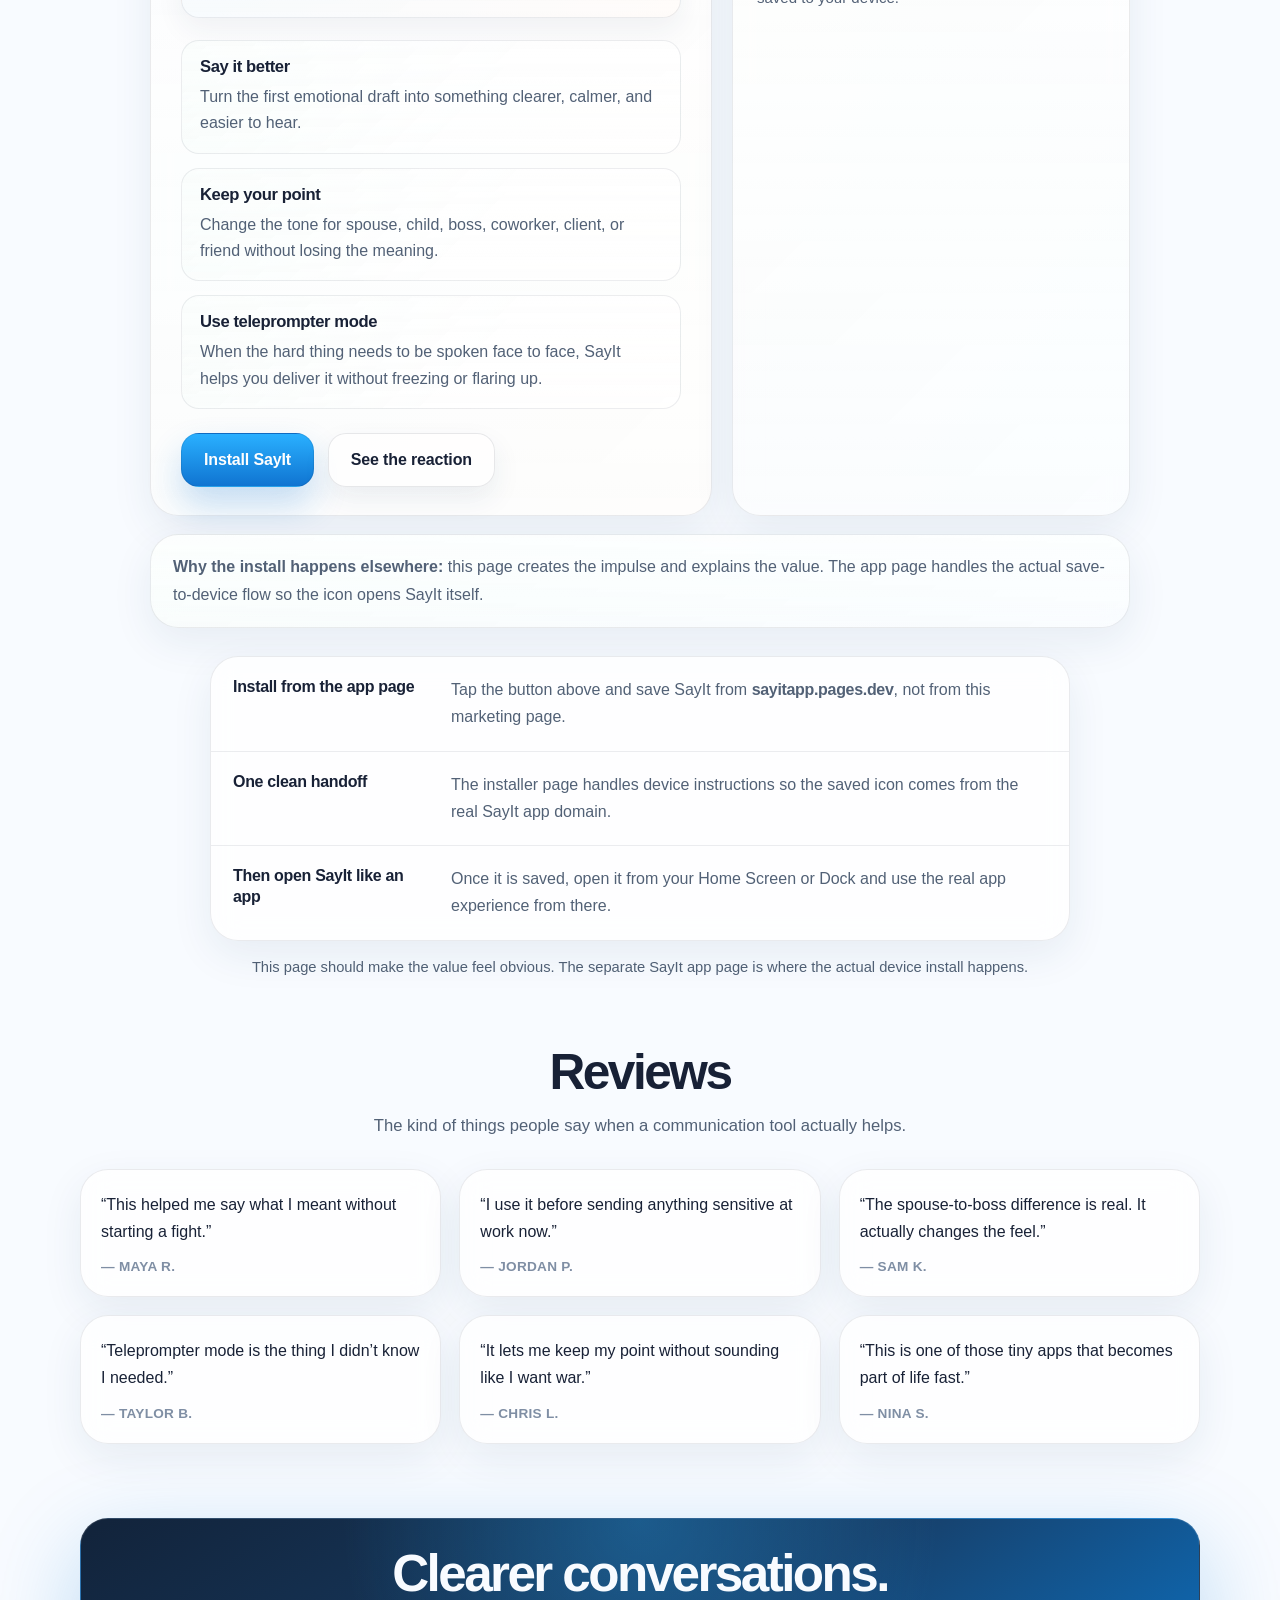
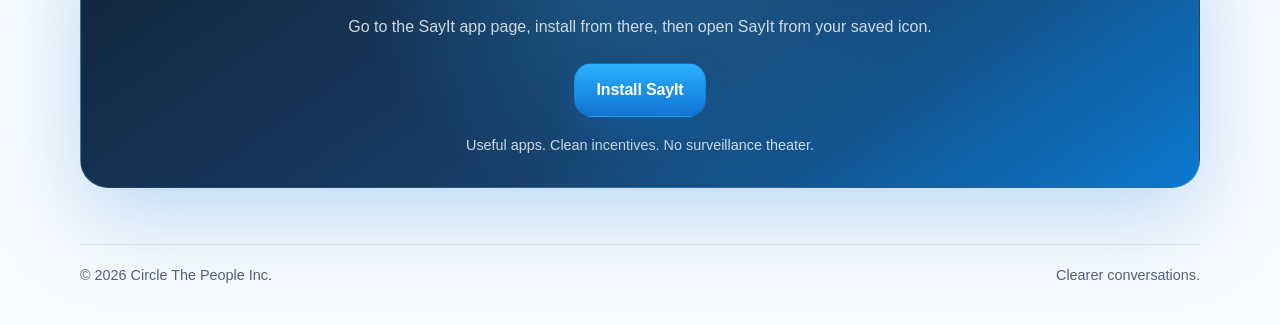
==== commit 3462c7fb: "Remove SayIt marketing install helper buttons" ====
--- a/index.html
+++ b/index.html
@@ -64,7 +64,6 @@
 
             <div class="cta-row">
               <a class="btn btn-primary" id="downloadButton" href="https://sayitapp.pages.dev/">Install SayIt</a>
-              <a class="btn btn-ghost" href="#install">How to install</a>
             </div>
 
             <div class="download-note" id="downloadNote">
@@ -290,7 +289,6 @@
 
           <div class="cta-row">
             <a class="btn btn-primary" id="downloadButtonBottom" href="https://sayitapp.pages.dev/">Install SayIt</a>
-            <a class="btn btn-ghost" href="#install">How to install</a>
           </div>
 
           <div class="privacy-line">Useful apps. Clean incentives. No surveillance theater.</div>
